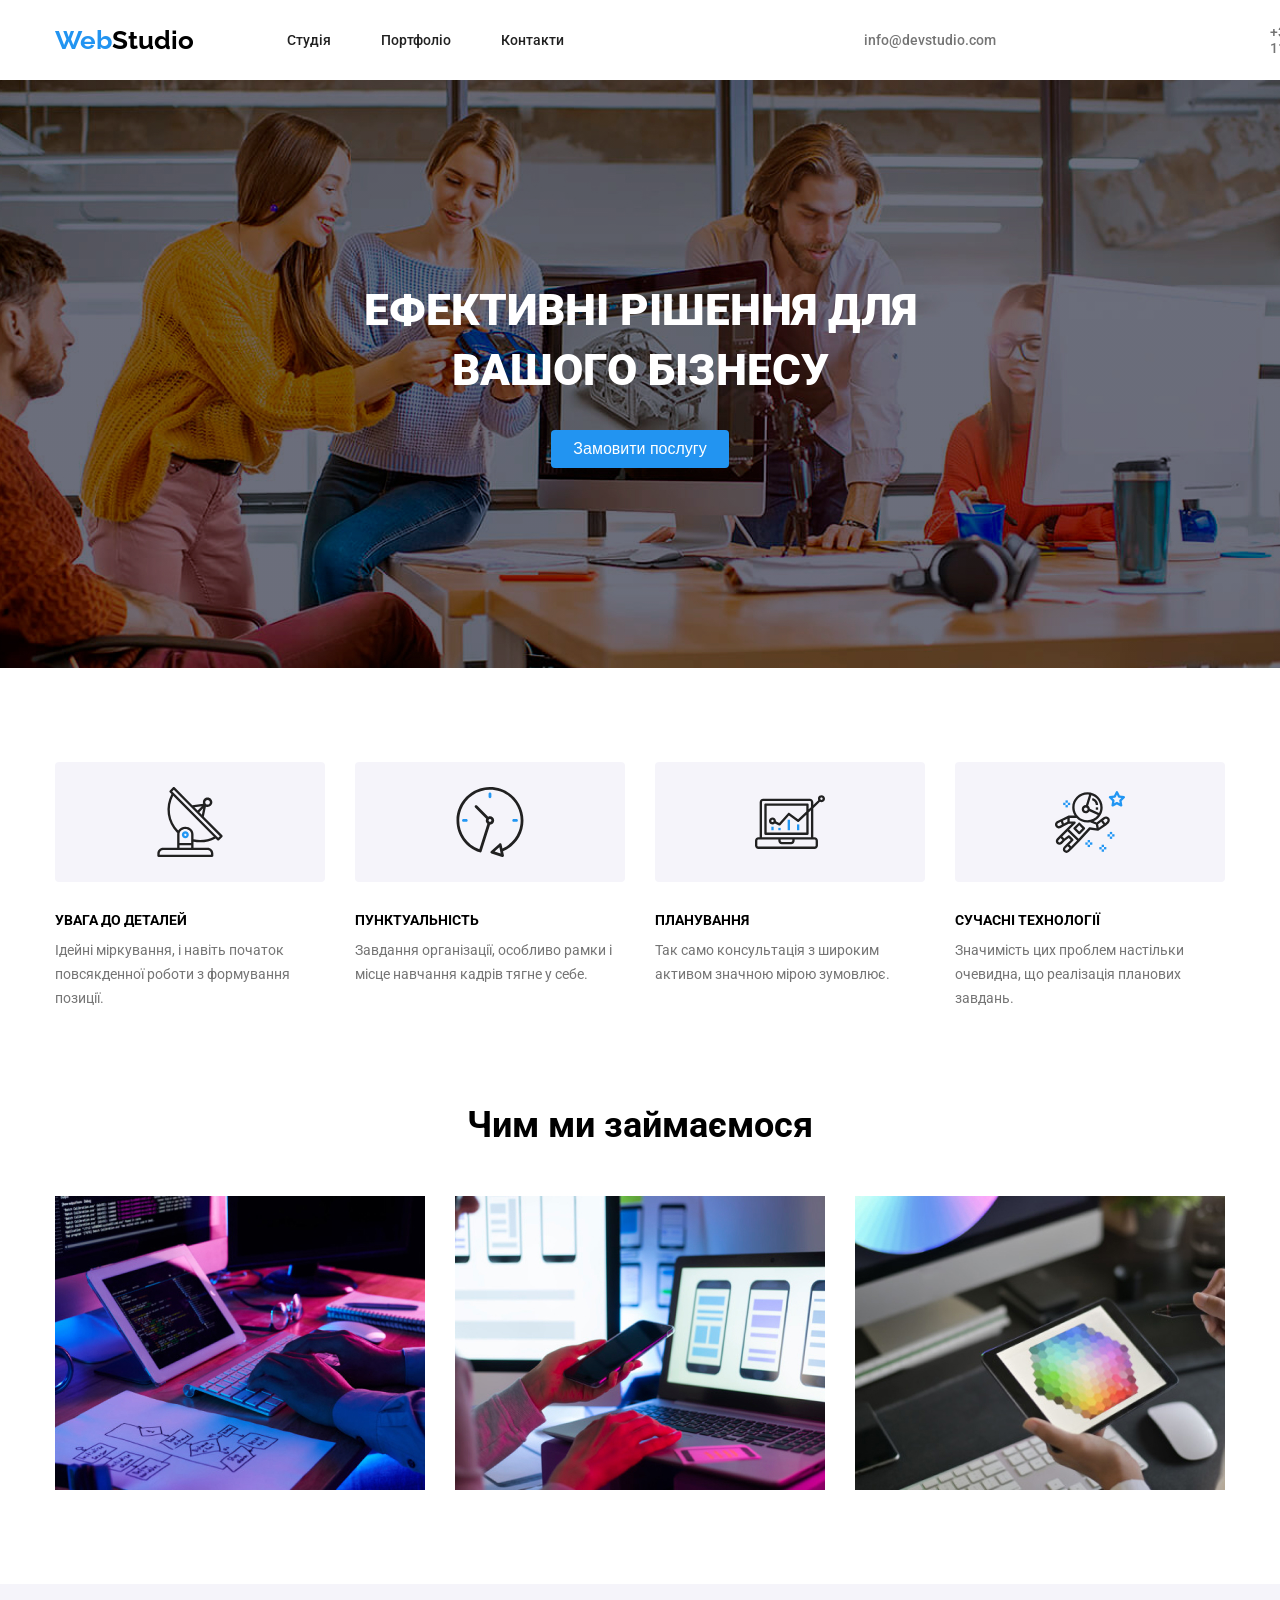
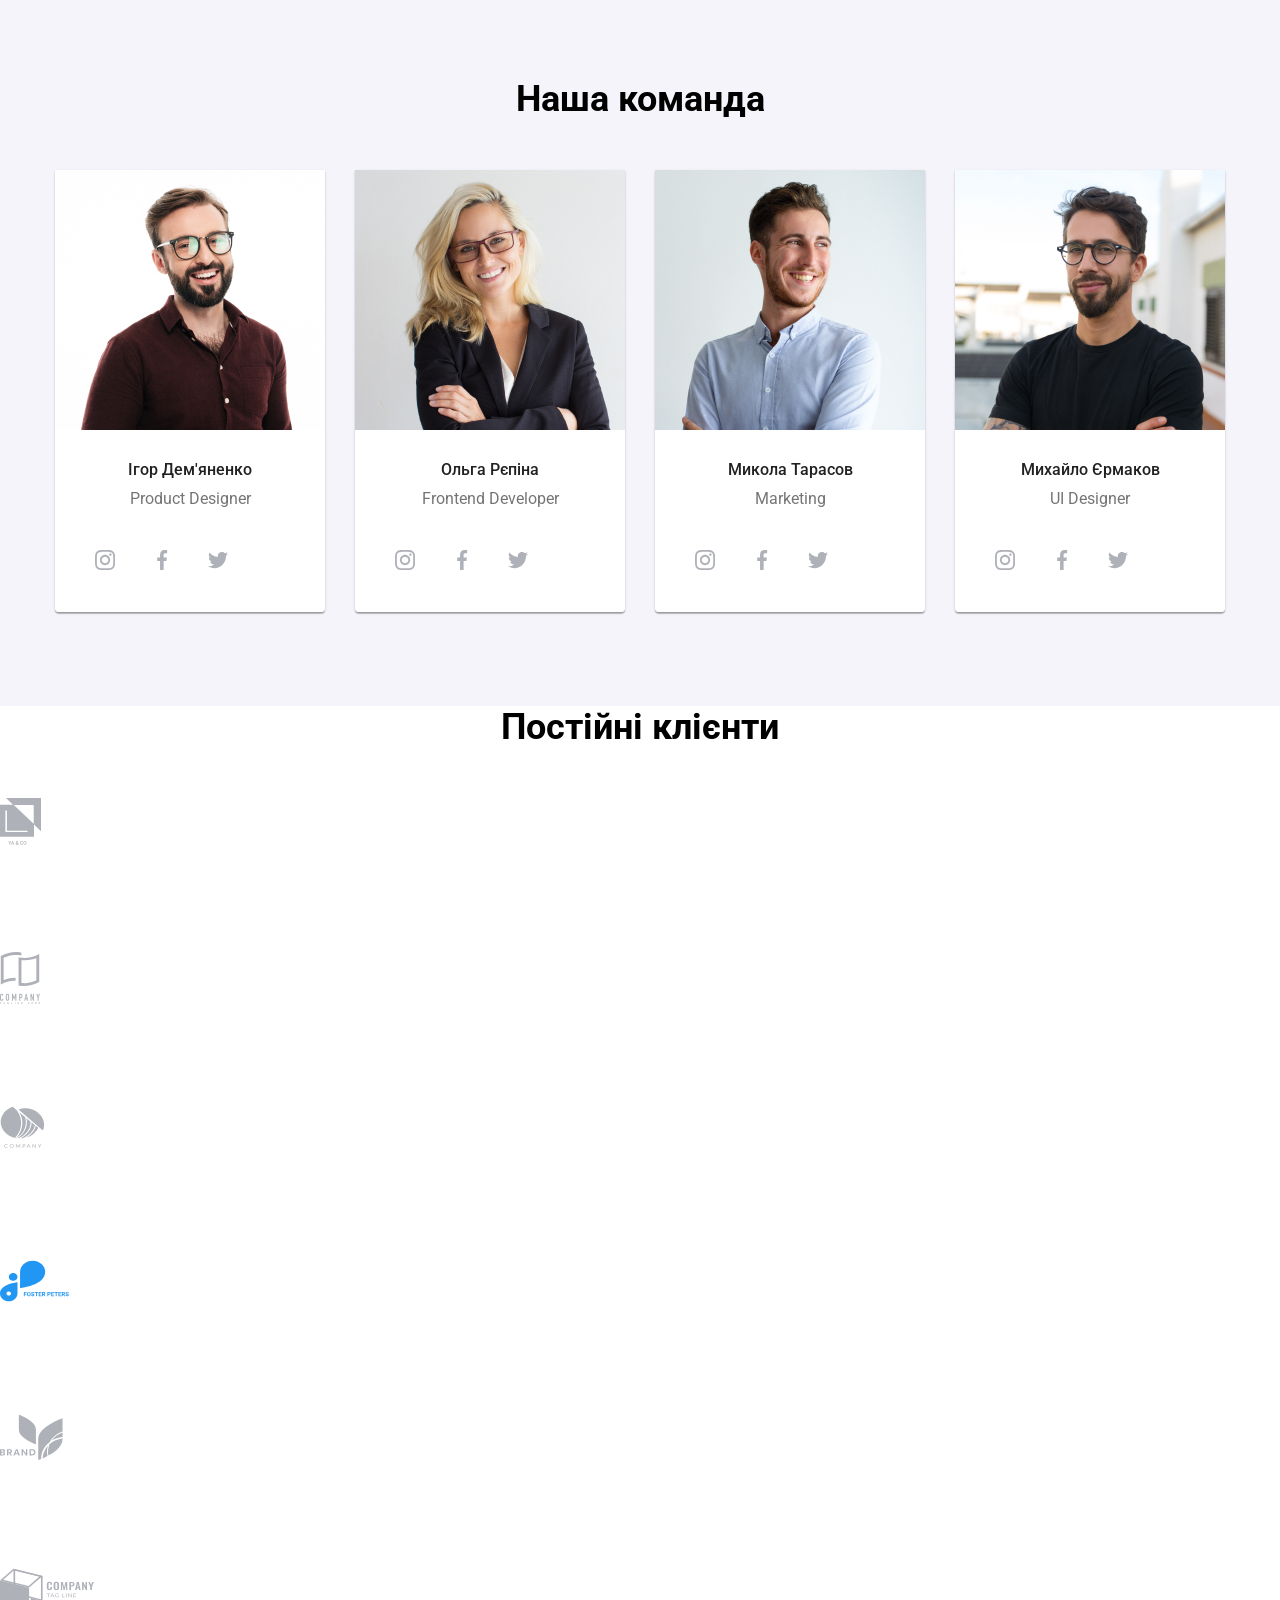
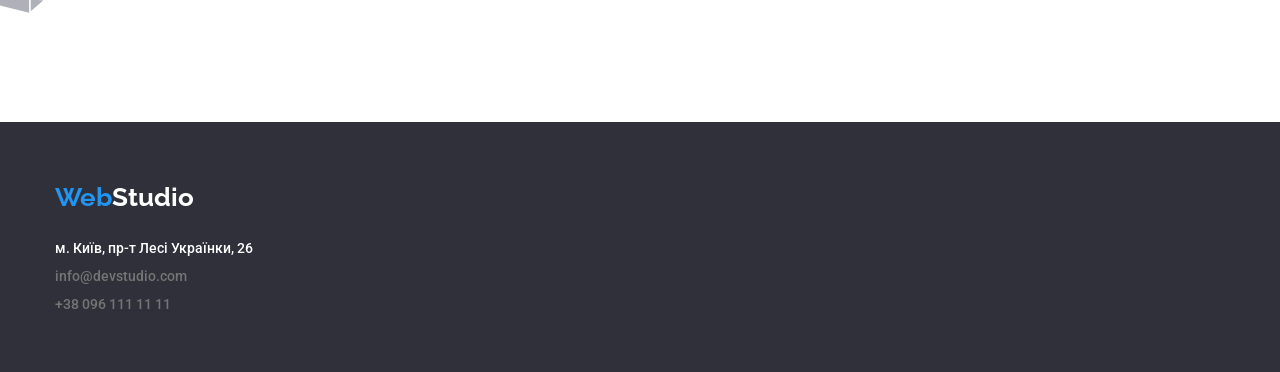
==== index.html @ 702bed73 "added features icons" ====
<!DOCTYPE html>
<html lang="en">
  <head>
    <meta charset="UTF-8" />
    <meta name="viewport" content="width=device-width, initial-scale=1.0" />
    <title>Web studio</title>
    <link rel="stylesheet" href="./css/styles.css" />
    <link rel="preconnect" href="https://fonts.googleapis.com" />
    <link rel="preconnect" href="https://fonts.gstatic.com" crossorigin />
    <link
      href="https://fonts.googleapis.com/css2?family=Raleway:ital,wght@0,100..900;1,100..900&family=Roboto:ital,wght@0,100..900;1,100..900&display=swap"
      rel="stylesheet"
    />
  </head>

  <body class="body">
    <header class="header">
      <div class="container">
        <div class="header-content">
          <a class="logo logo-header" href="./index.html">
            <span class="logo-blue">Web</span>Studio
          </a>

          <nav class="nav">
            <ul class="nav-list">
              <li class="nav-item">
                <a class="nav-link" href="./index.html"> Студія </a>
              </li>
              <li class="nav-item">
                <a class="nav-link" href="./portfolio.html"> Портфоліо </a>
              </li>
              <li class="nav-item">
                <a class="nav-link" href="#contacts"> Контакти </a>
              </li>
            </ul>
          </nav>

          <div class="contacts">
            <a class="contacts-link" href="mailto:info@devstudio.com">
              <svg class="contacst-icon">
                <use href="./images/header.svg#mail">
                </use>
              </svg>
              info@devstudio.com
            </a>
            <a class="contacts-link" href="tel:+380961111111">
              <svg class="contacst-icon">
                <use href="./images/header.svg#smartphone">
                </use>
              </svg>
              +38 096 111 11 11
            </a>
          </div>
        </div>
      </div>
    </header>

    <main class="main">
      <div class="hero-flex">
        <section class="hero">
          <h1 class="hero-title">Ефективні рішення для вашого бізнесу</h1>
          <button class="hero-button button">Замовити послугу</button>
        </section>
      </div>
      <section class="features section">
        <div class="container">
          <ul class="features-list">
            <li class="features-item feature">
              <div class="features-bg">
                <svg class="features-icon">
                  <use href="./images/sprite.svg#antenna" />
                </svg>
              </div>
              <h3 class="feature-title">УВАГА ДО ДЕТАЛЕЙ</h3>
              <p class="feature-paragraph">
                Ідейні міркування, і навіть початок повсякденної роботи з
                формування позиції.
              </p>
            </li>
            <li class="features-item feature">
              <div class="features-bg">
                <svg class="features-icon">
                  <use href="./images/sprite.svg#clock" />
                </svg>
              </div>
              <h3 class="feature-title">ПУНКТУАЛЬНІСТЬ</h3>
              <p class="feature-paragraph">
                Завдання організації, особливо рамки і місце навчання кадрів
                тягне у себе.
              </p>
            </li>
            <li class="features-item feature">
              <div class="features-bg">
                <svg class="features-icon">
                  <use href="./images/sprite.svg#diagram" />
                </svg>
              </div>
              <h3 class="feature-title">ПЛАНУВАННЯ</h3>
              <p class="feature-paragraph">
                Так само консультація з широким активом значною мірою зумовлює.
              </p>
            </li>
            <li class="features-item feature">
              <div class="features-bg">
                <svg class="features-icon">
                  <use href="./images/sprite.svg#astronaut" />
                </svg>
              </div>
              <h3 class="feature-title">СУЧАСНІ ТЕХНОЛОГІЇ</h3>
              <p class="feature-paragraph">
                Значимість цих проблем настільки очевидна, що реалізація
                планових завдань.
              </p>
            </li>
          </ul>
        </div>
      </section>

      <section class="services section">
        <div class="container">
          <h2 class="title">Чим ми займаємося</h2>

          <ul class="services-list">
            <li class="services-item service">
              <img
                class="service-photo"
                src="./images/services-1.jpg"
                alt="keyboard"
                width="370"
              />
            </li>
            <li class="services-item service">
              <img
                class="service-photo"
                src="./images/services-2.jpg"
                alt="phone"
                width="370"
              />
            </li>
            <li class="services-item service">
              <img
                class="service-photo"
                src="./images/services-3.jpg"
                alt="tablet"
                width="370"
              />
            </li>
          </ul>
        </div>
      </section>

      <section class="team section">
        <div class="container">
          <h2 class="title">Наша команда</h2>

          <ul class="team-list">
            <li class="team-item person">
              <img
                class="person-photo"
                src="./images/team-1.jpg"
                alt="man1"
                width="270"
              />
              <div class="person-info">
                <h3 class="person-name">Ігор Дем'яненко</h3>
                <p class="person-role">Product Designer</p>
              </div>
              <div class="team-icon">
                <a href="#" class="social-icon-container">
                  <svg class="social-icon">
                    <use href="./images/icons.svg#instagram" />
                  </svg>
                </a>
                <a href="#" class="social-icon-container">
                  <svg class="social-icon">
                    <use href="./images/icons.svg#facebook" />
                  </svg>
                </a>
                <a href="#" class="social-icon-container">
                  <svg class="social-icon">
                    <use href="./images/icons.svg#twitter" />
                  </svg>
                </a>
                <a href="#" class="social-icon-container">
                  <svg class="social-icon">
                    <use href="./images/icons.svg#linkedin" />
                  </svg>
                </a>
              </div>
            </li>
            <li class="team-item person">
              <img
                class="person-photo"
                src="./images/team-2.jpg"
                alt="woman"
                width="270"
              />
              <div class="person-info">
                <h3 class="person-name">Ольга Рєпіна</h3>
                <p class="person-role">Frontend Developer</p>
              </div>
              <div class="team-icon">
                <a href="#" class="social-icon-container">
                  <svg class="social-icon">
                    <use href="./images/icons.svg#instagram" />
                  </svg>
                </a>
                <a href="#" class="social-icon-container">
                  <svg class="social-icon">
                    <use href="./images/icons.svg#facebook" />
                  </svg>
                </a>
                <a href="#" class="social-icon-container">
                  <svg class="social-icon">
                    <use href="./images/icons.svg#twitter" />
                  </svg>
                </a>
                <a href="#" class="social-icon-container">
                  <svg class="social-icon">
                    <use href="./images/icons.svg#linkedin" />
                  </svg>
                </a>
              </div>
            </li>
            <li class="team-item person">
              <img
                class="person-photo"
                src="./images/team-3.jpg"
                alt="man2"
                width="270"
              />
              <div class="person-info">
                <h3 class="person-name">Микола Тарасов</h3>
                <p class="person-role">Marketing</p>
              </div>
              <div class="team-icon">
                <a href="#" class="social-icon-container">
                  <svg class="social-icon">
                    <use href="./images/icons.svg#instagram" />
                  </svg>
                </a>
                <a href="#" class="social-icon-container">
                  <svg class="social-icon">
                    <use href="./images/icons.svg#facebook" />
                  </svg>
                </a>
                <a href="#" class="social-icon-container">
                  <svg class="social-icon">
                    <use href="./images/icons.svg#twitter" />
                  </svg>
                </a>
                <a href="#" class="social-icon-container">
                  <svg class="social-icon">
                    <use href="./images/icons.svg#linkedin" />
                  </svg>
                </a>
              </div>
            </li>
            <li class="team-item person">
              <img
                class="person-photo"
                src="./images/team-4.jpg"
                alt="man3"
                width="270"
              />
              <div class="person-info">
                <h3 class="person-name">Михайло Єрмаков</h3>
                <p class="person-role">UI Designer</p>
              </div>
              <div class="team-icon">
                <a href="#" class="social-icon-container">
                  <svg class="social-icon">
                    <use href="./images/icons.svg#instagram" />
                  </svg>
                </a>
                <a href="#" class="social-icon-container">
                  <svg class="social-icon">
                    <use href="./images/icons.svg#facebook" />
                  </svg>
                </a>
                <a href="#" class="social-icon-container">
                  <svg class="social-icon">
                    <use href="./images/icons.svg#twitter" />
                  </svg>
                </a>
                <a href="#" class="social-icon-container">
                  <svg class="social-icon">
                    <use href="./images/icons.svg#linkedin">
                  </svg>
                </a>
              </div>
            </li>
          </ul>
        </div>
      </section>
    </main>

    <section class="clients-section">
      <div class="clients-container">
        <h2 class="title">Постійні клієнти</h2>
        <div class="clients-icon">
          <a href="#" class="clients-icon-container">
            <svg class="client-icons">
              <use href="./images/client.svg#client1"></use>
            </svg>
          </a>
        </div>
      </div>
      <div class="clients-icon">
        <a href="#" class="clients-icon-container">
          <svg class="client-icons">
            <use href="./images/client.svg#client2"></use>
          </svg>
        </a>
      </div>
    </div>
    <div class="clients-icon">
      <a href="#" class="clients-icon-container">
        <svg class="client-icons">
          <use href="./images/client.svg#client3"></use>
        </svg>
      </a>
    </div>
  </div>
  <div class="clients-icon">
    <a href="#" class="clients-icon-container">
      <svg class="client-icons">
        <use href="./images/client.svg#client4"></use>
      </svg>
    </a>
  </div>
</div>
<div class="clients-icon">
  <a href="#" class="clients-icon-container">
    <svg class="client-icons">
      <use href="./images/client.svg#client5"></use>
    </svg>
  </a>
</div>
</div>
<div class="clients-icon">
  <a href="#" class="clients-icon-container">
    <svg class="client-icons">
      <use href="./images/client.svg#client6"></use>
    </svg>
  </a>
</div>
</div>

    </section>
    <footer class="footer">
      <div class="container">
        <a class="logo logo-footer" href="./index.html">
          <span class="logo-blue">Web</span>Studio
        </a>

        <address class="contacts contacts-footer">
          <a
            class="contacts-link contacts-link-footer contacts-link-address"
            href="https://maps.app.goo.gl/bBohn8ExhnBK9dGDA"
            target="_blank"
          >
            м. Київ, пр-т Лесі Українки, 26
          </a>
          <a
            class="contacts-link contacts-link-footer"
            href="mailto:info@devstudio.com"
          >
            info@devstudio.com
          </a>
          <a
            class="contacts-link contacts-link-footer"
            href="tel:+380961111111"
          >
            +38 096 111 11 11
          </a>
        </address>
      </div>
    </footer>
  </body>
</html>
---- css/styles.css ----
@import './blocks/general.css';
@import './blocks/header.css';
@import './blocks/container.css';
@import './blocks/logo.css';
@import './blocks/nav.css';
@import './blocks/contacts.css';
@import './blocks/hero.css';
@import './blocks/buttons.css';
@import './blocks/features.css';
@import './blocks/services.css';
@import './blocks/team.css';
@import './blocks/projects.css';
@import './blocks/footer.css';
@import './blocks/clients.css';
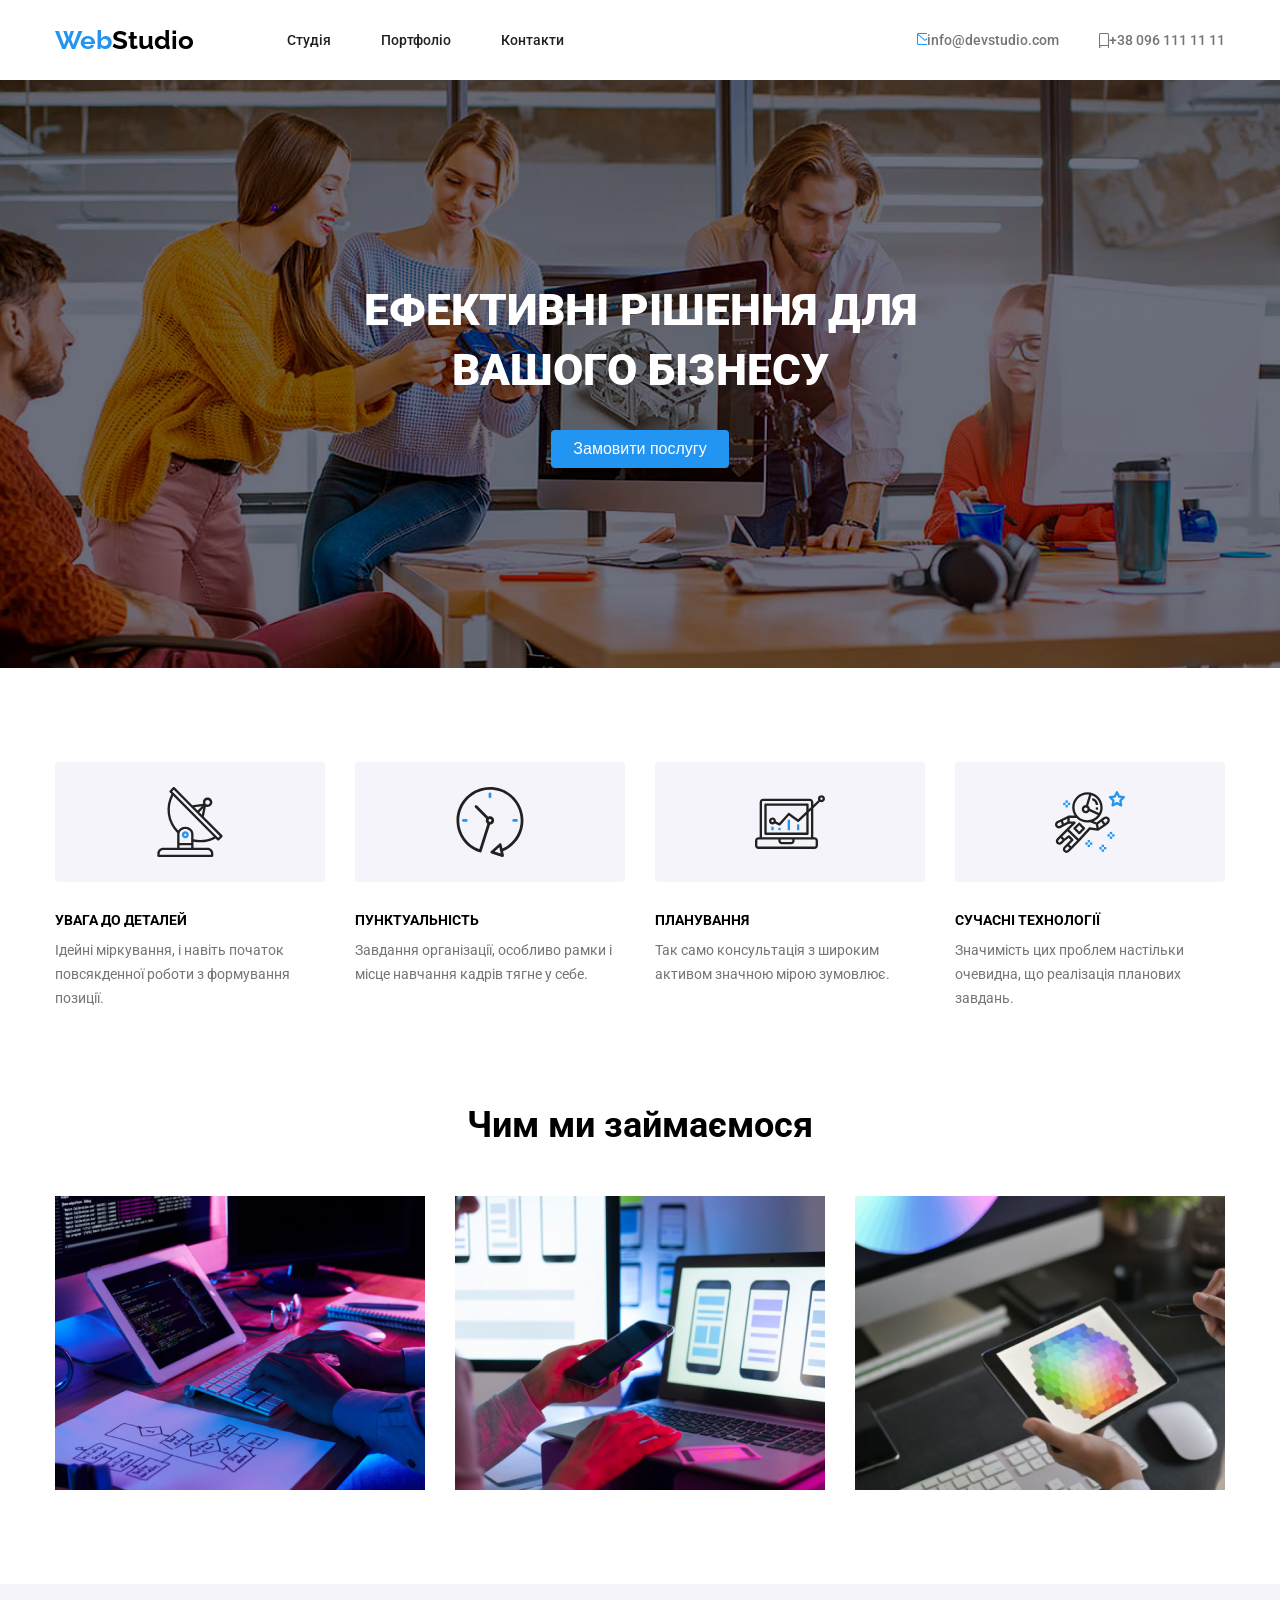
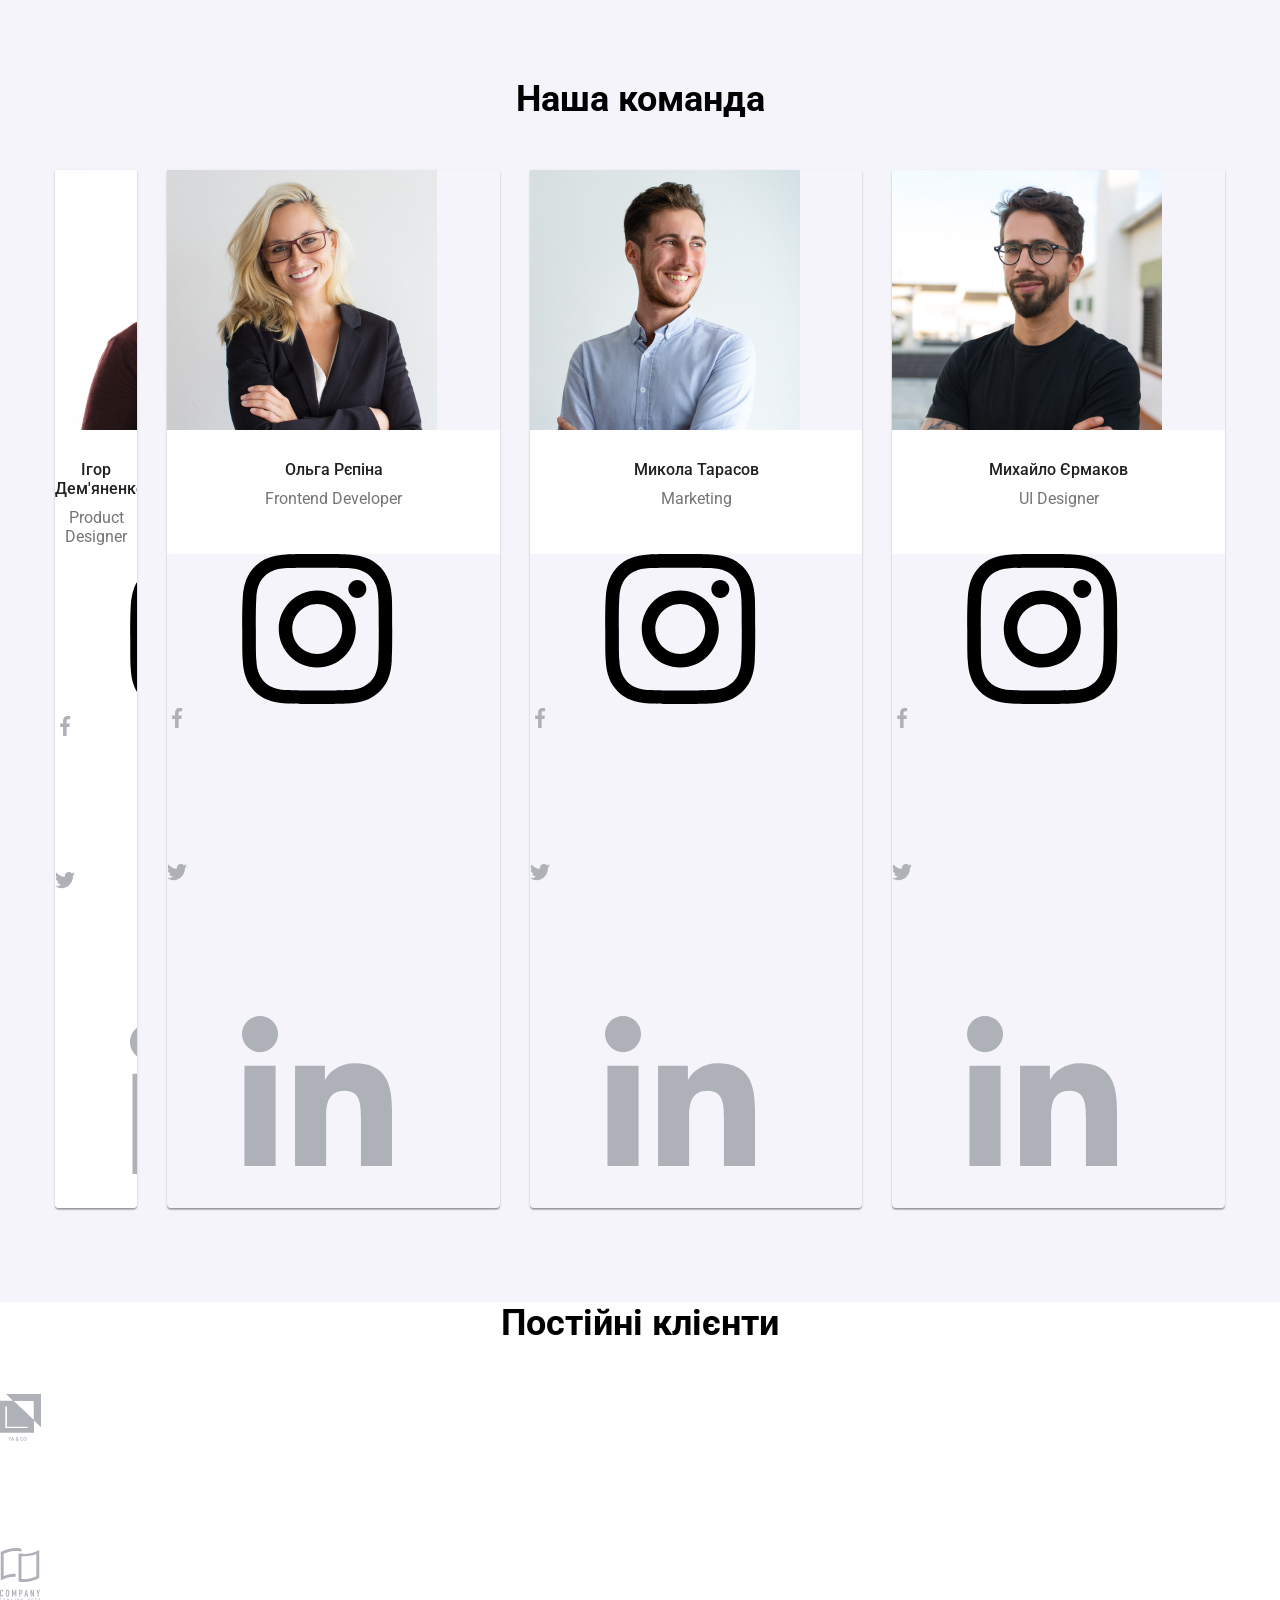
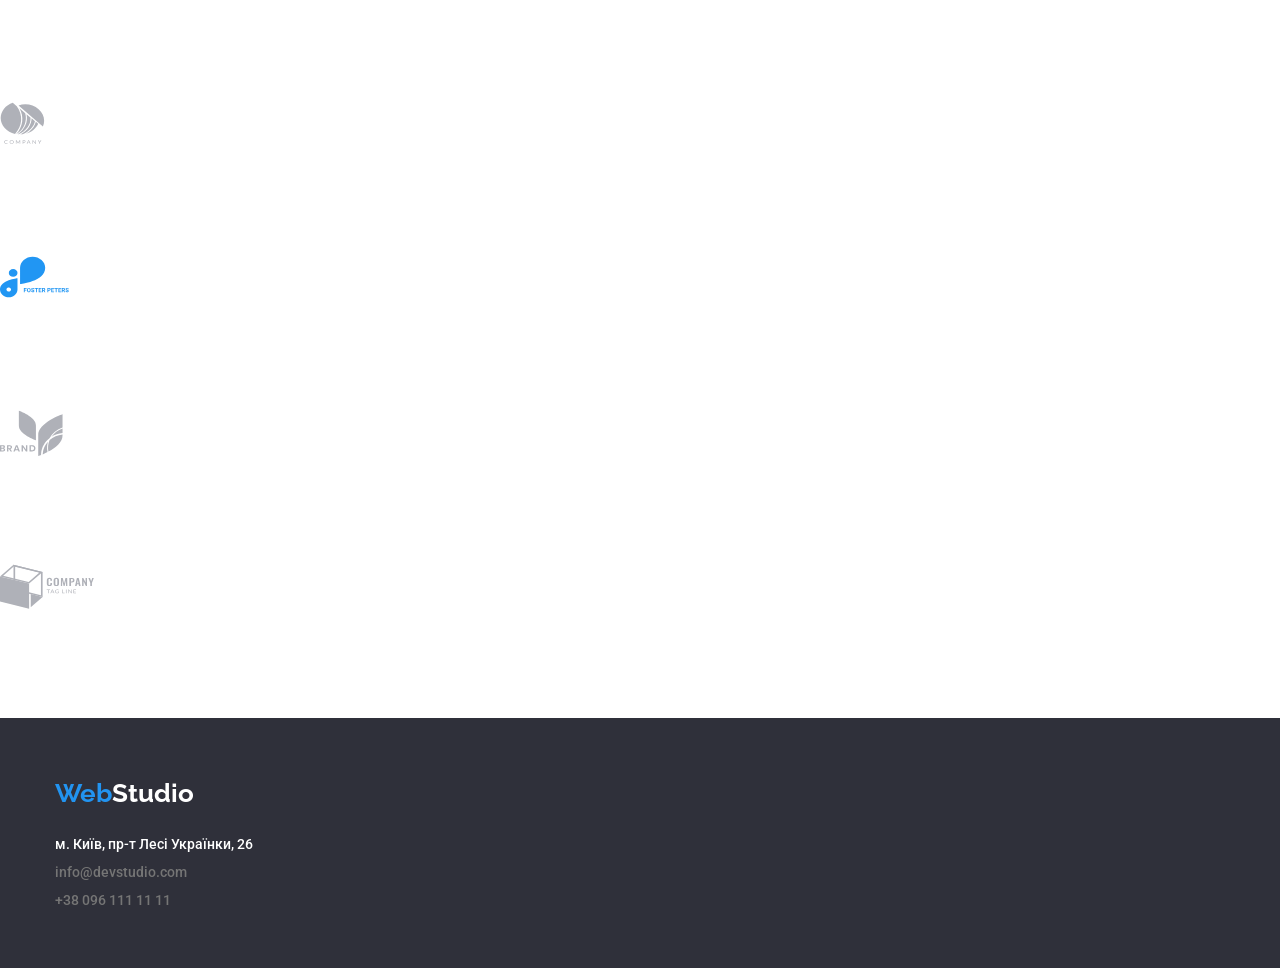
==== commit 02e01b4e: "fixed icons" ====
--- a/index.html
+++ b/index.html
@@ -37,14 +37,14 @@
 
           <div class="contacts">
             <a class="contacts-link" href="mailto:info@devstudio.com">
-              <svg class="contacst-icon">
+              <svg class="contacts-icon">
                 <use href="./images/header.svg#mail">
                 </use>
               </svg>
               info@devstudio.com
             </a>
             <a class="contacts-link" href="tel:+380961111111">
-              <svg class="contacst-icon">
+              <svg class="contacts-icon">
                 <use href="./images/header.svg#smartphone">
                 </use>
               </svg>
@@ -164,30 +164,41 @@
               <div class="person-info">
                 <h3 class="person-name">Ігор Дем'яненко</h3>
                 <p class="person-role">Product Designer</p>
-              </div>
-              <div class="team-icon">
-                <a href="#" class="social-icon-container">
-                  <svg class="social-icon">
-                    <use href="./images/icons.svg#instagram" />
-                  </svg>
-                </a>
-                <a href="#" class="social-icon-container">
-                  <svg class="social-icon">
-                    <use href="./images/icons.svg#facebook" />
-                  </svg>
-                </a>
-                <a href="#" class="social-icon-container">
-                  <svg class="social-icon">
-                    <use href="./images/icons.svg#twitter" />
-                  </svg>
-                </a>
-                <a href="#" class="social-icon-container">
-                  <svg class="social-icon">
-                    <use href="./images/icons.svg#linkedin" />
-                  </svg>
-                </a>
-              </div>
-            </li>
+                <div class="social team-social">
+                  <ul class="social-list">
+                    <li class="social-item">
+                      <a href="" class="social-link">
+                        <svg class="social-icon">
+                          <use href="./images/icons.svg#instagram" />
+                        </svg>
+                      </a>
+                    </li>
+                    <li class="social-item">
+                      <a href="" class="social-link">
+                        <svg class="social-icon">
+                          <use href="./images/icons.svg#facebook" />
+                        </svg>
+                      </a>
+                    </li>
+                    <li class="social-item">
+                      <a href="" class="social-link">
+                        <svg class="social-icon">
+                          <use href="./images/icons.svg#twitter" />
+                        </svg>
+                      </a>
+                    </li>
+                    <li class="social-item">
+                      <a href="" class="social-link">
+                        <svg class="social-icon">
+                          <use href="./images/icons.svg#linkedin" />
+                        </svg>
+                      </a>
+                    </li>
+                  </ul>
+                </div>       
+              </div>
+            </li>
+
             <li class="team-item person">
               <img
                 class="person-photo"
--- a/css/styles.css
+++ b/css/styles.css
@@ -7,6 +7,7 @@
 @import './blocks/hero.css';
 @import './blocks/buttons.css';
 @import './blocks/features.css';
+@import './blocks/social.css';
 @import './blocks/services.css';
 @import './blocks/team.css';
 @import './blocks/projects.css';
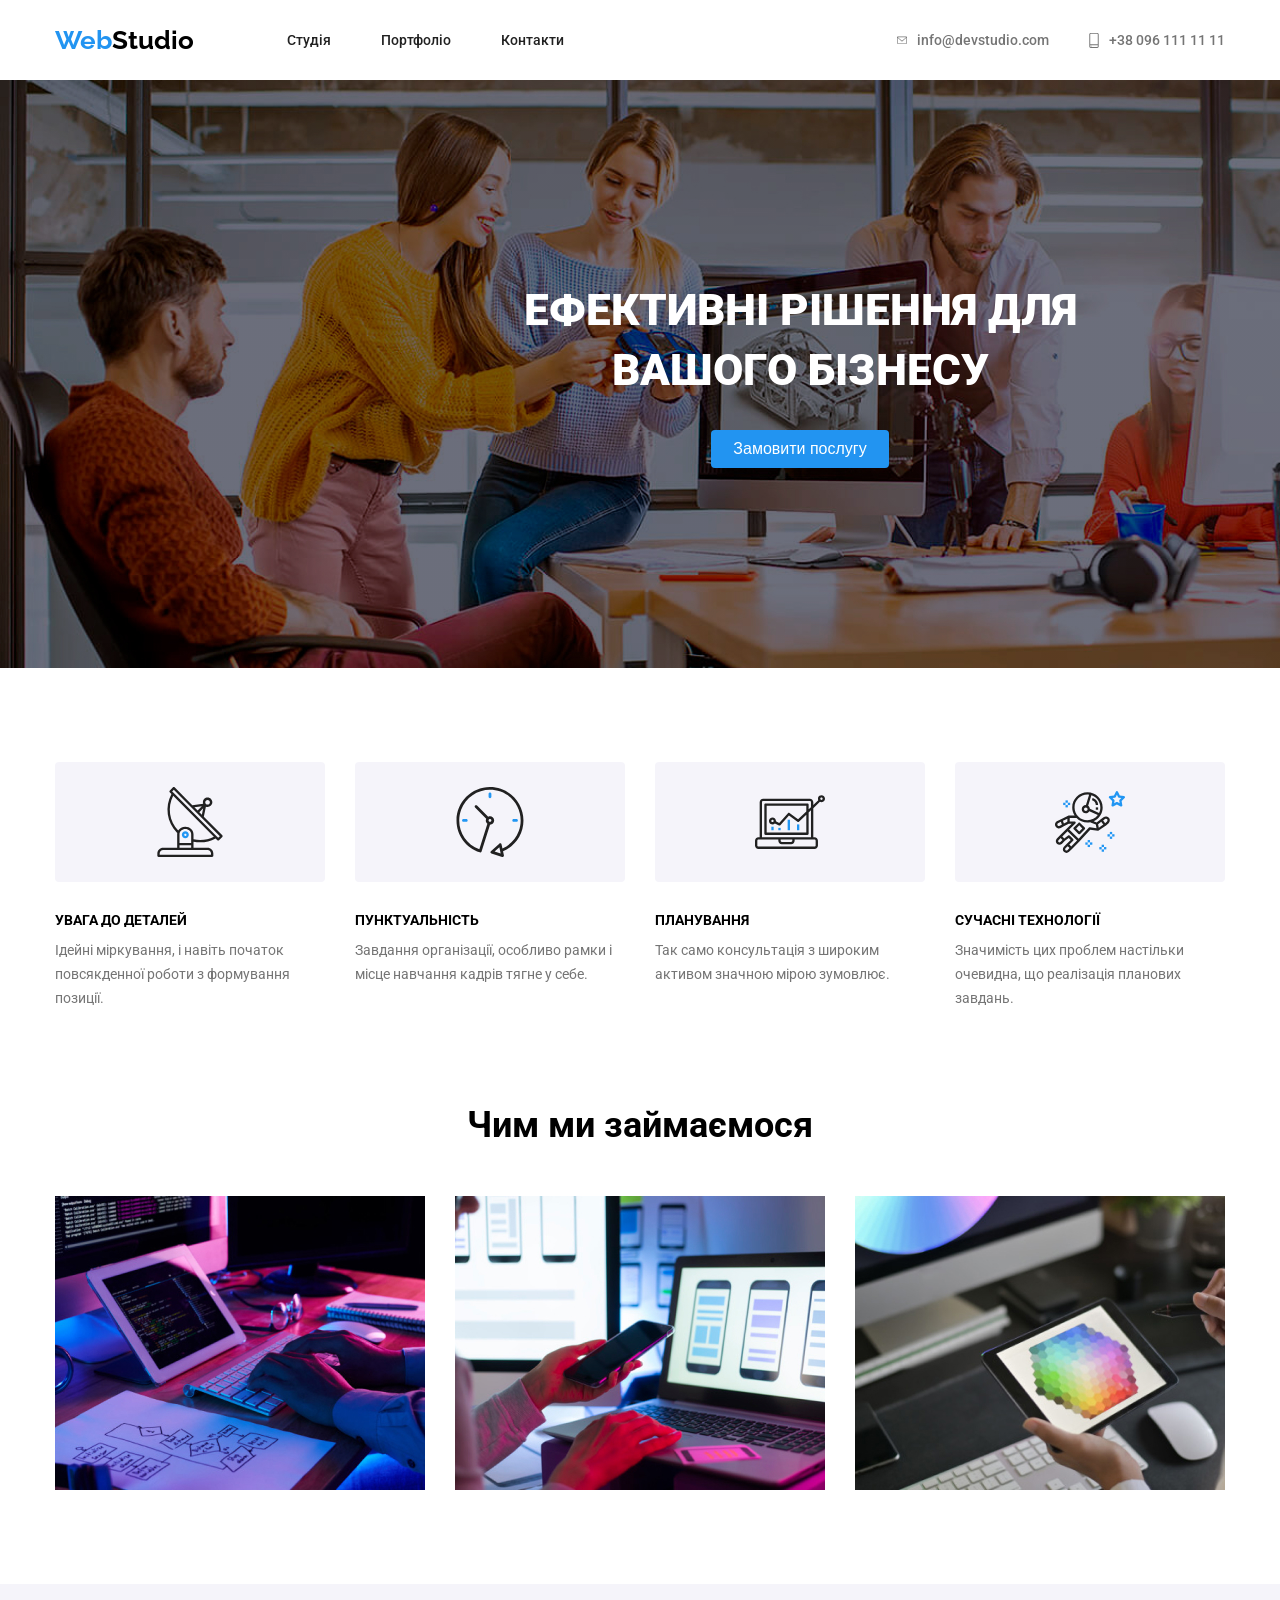
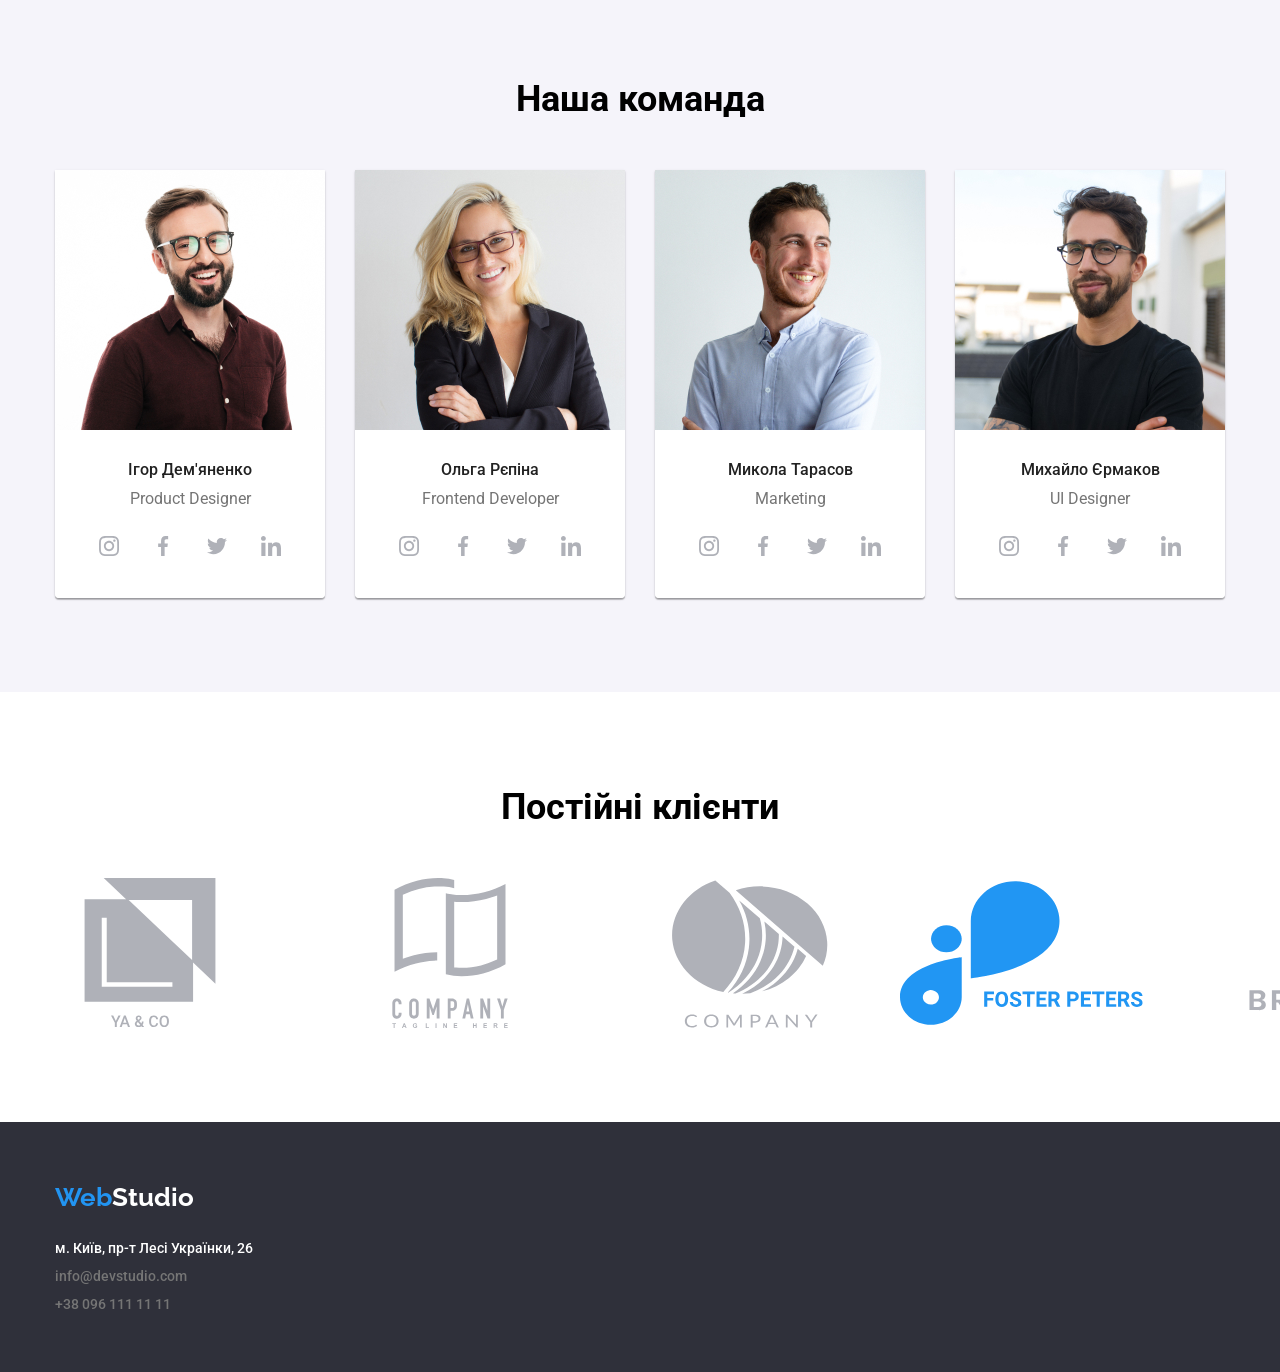
==== commit 4c6c4850: "Fixed svg on contacts, team section" ====
--- a/index.html
+++ b/index.html
@@ -24,13 +24,13 @@
           <nav class="nav">
             <ul class="nav-list">
               <li class="nav-item">
-                <a class="nav-link" href="./index.html"> Студія </a>
+                <a class="nav-link" href="./index.html">Студія</a>
               </li>
               <li class="nav-item">
-                <a class="nav-link" href="./portfolio.html"> Портфоліо </a>
+                <a class="nav-link" href="./portfolio.html">Портфоліо</a>
               </li>
               <li class="nav-item">
-                <a class="nav-link" href="#contacts"> Контакти </a>
+                <a class="nav-link" href="#contacts">Контакти</a>
               </li>
             </ul>
           </nav>
@@ -38,14 +38,14 @@
           <div class="contacts">
             <a class="contacts-link" href="mailto:info@devstudio.com">
               <svg class="contacts-icon">
-                <use href="./images/header.svg#mail">
+                <use href="./images/sprite.svg#mail">
                 </use>
               </svg>
               info@devstudio.com
             </a>
             <a class="contacts-link" href="tel:+380961111111">
               <svg class="contacts-icon">
-                <use href="./images/header.svg#smartphone">
+                <use href="./images/sprite.svg#smartphone">
                 </use>
               </svg>
               +38 096 111 11 11
@@ -169,28 +169,28 @@
                     <li class="social-item">
                       <a href="" class="social-link">
                         <svg class="social-icon">
-                          <use href="./images/icons.svg#instagram" />
-                        </svg>
-                      </a>
-                    </li>
-                    <li class="social-item">
-                      <a href="" class="social-link">
-                        <svg class="social-icon">
-                          <use href="./images/icons.svg#facebook" />
-                        </svg>
-                      </a>
-                    </li>
-                    <li class="social-item">
-                      <a href="" class="social-link">
-                        <svg class="social-icon">
-                          <use href="./images/icons.svg#twitter" />
-                        </svg>
-                      </a>
-                    </li>
-                    <li class="social-item">
-                      <a href="" class="social-link">
-                        <svg class="social-icon">
-                          <use href="./images/icons.svg#linkedin" />
+                          <use href="./images/sprite.svg#instagram" />
+                        </svg>
+                      </a>
+                    </li>
+                    <li class="social-item">
+                      <a href="" class="social-link">
+                        <svg class="social-icon">
+                          <use href="./images/sprite.svg#facebook" />
+                        </svg>
+                      </a>
+                    </li>
+                    <li class="social-item">
+                      <a href="" class="social-link">
+                        <svg class="social-icon">
+                          <use href="./images/sprite.svg#twitter" />
+                        </svg>
+                      </a>
+                    </li>
+                    <li class="social-item">
+                      <a href="" class="social-link">
+                        <svg class="social-icon">
+                          <use href="./images/sprite.svg#linkedin" />
                         </svg>
                       </a>
                     </li>
@@ -209,29 +209,40 @@
               <div class="person-info">
                 <h3 class="person-name">Ольга Рєпіна</h3>
                 <p class="person-role">Frontend Developer</p>
-              </div>
-              <div class="team-icon">
-                <a href="#" class="social-icon-container">
-                  <svg class="social-icon">
-                    <use href="./images/icons.svg#instagram" />
-                  </svg>
-                </a>
-                <a href="#" class="social-icon-container">
-                  <svg class="social-icon">
-                    <use href="./images/icons.svg#facebook" />
-                  </svg>
-                </a>
-                <a href="#" class="social-icon-container">
-                  <svg class="social-icon">
-                    <use href="./images/icons.svg#twitter" />
-                  </svg>
-                </a>
-                <a href="#" class="social-icon-container">
-                  <svg class="social-icon">
-                    <use href="./images/icons.svg#linkedin" />
-                  </svg>
-                </a>
-              </div>
+                <div class="social team-social">
+                  <ul class="social-list">
+                    <li class="social-item">
+                      <a href="" class="social-link">
+                        <svg class="social-icon">
+                          <use href="./images/sprite.svg#instagram" />
+                        </svg>
+                      </a>
+                    </li>
+                    <li class="social-item">
+                      <a href="" class="social-link">
+                        <svg class="social-icon">
+                          <use href="./images/sprite.svg#facebook" />
+                        </svg>
+                      </a>
+                    </li>
+                    <li class="social-item">
+                      <a href="" class="social-link">
+                        <svg class="social-icon">
+                          <use href="./images/sprite.svg#twitter" />
+                        </svg>
+                      </a>
+                    </li>
+                    <li class="social-item">
+                      <a href="" class="social-link">
+                        <svg class="social-icon">
+                          <use href="./images/sprite.svg#linkedin" />
+                        </svg>
+                      </a>
+                    </li>
+                  </ul>
+                </div>       
+              </div>
+              
             </li>
             <li class="team-item person">
               <img
@@ -243,29 +254,40 @@
               <div class="person-info">
                 <h3 class="person-name">Микола Тарасов</h3>
                 <p class="person-role">Marketing</p>
-              </div>
-              <div class="team-icon">
-                <a href="#" class="social-icon-container">
-                  <svg class="social-icon">
-                    <use href="./images/icons.svg#instagram" />
-                  </svg>
-                </a>
-                <a href="#" class="social-icon-container">
-                  <svg class="social-icon">
-                    <use href="./images/icons.svg#facebook" />
-                  </svg>
-                </a>
-                <a href="#" class="social-icon-container">
-                  <svg class="social-icon">
-                    <use href="./images/icons.svg#twitter" />
-                  </svg>
-                </a>
-                <a href="#" class="social-icon-container">
-                  <svg class="social-icon">
-                    <use href="./images/icons.svg#linkedin" />
-                  </svg>
-                </a>
-              </div>
+                <div class="social team-social">
+                  <ul class="social-list">
+                    <li class="social-item">
+                      <a href="" class="social-link">
+                        <svg class="social-icon">
+                          <use href="./images/sprite.svg#instagram" />
+                        </svg>
+                      </a>
+                    </li>
+                    <li class="social-item">
+                      <a href="" class="social-link">
+                        <svg class="social-icon">
+                          <use href="./images/sprite.svg#facebook" />
+                        </svg>
+                      </a>
+                    </li>
+                    <li class="social-item">
+                      <a href="" class="social-link">
+                        <svg class="social-icon">
+                          <use href="./images/sprite.svg#twitter" />
+                        </svg>
+                      </a>
+                    </li>
+                    <li class="social-item">
+                      <a href="" class="social-link">
+                        <svg class="social-icon">
+                          <use href="./images/sprite.svg#linkedin" />
+                        </svg>
+                      </a>
+                    </li>
+                  </ul>
+                </div>       
+              </div>
+              
             </li>
             <li class="team-item person">
               <img
@@ -277,29 +299,40 @@
               <div class="person-info">
                 <h3 class="person-name">Михайло Єрмаков</h3>
                 <p class="person-role">UI Designer</p>
-              </div>
-              <div class="team-icon">
-                <a href="#" class="social-icon-container">
-                  <svg class="social-icon">
-                    <use href="./images/icons.svg#instagram" />
-                  </svg>
-                </a>
-                <a href="#" class="social-icon-container">
-                  <svg class="social-icon">
-                    <use href="./images/icons.svg#facebook" />
-                  </svg>
-                </a>
-                <a href="#" class="social-icon-container">
-                  <svg class="social-icon">
-                    <use href="./images/icons.svg#twitter" />
-                  </svg>
-                </a>
-                <a href="#" class="social-icon-container">
-                  <svg class="social-icon">
-                    <use href="./images/icons.svg#linkedin">
-                  </svg>
-                </a>
-              </div>
+                <div class="social team-social">
+                  <ul class="social-list">
+                    <li class="social-item">
+                      <a href="" class="social-link">
+                        <svg class="social-icon">
+                          <use href="./images/sprite.svg#instagram" />
+                        </svg>
+                      </a>
+                    </li>
+                    <li class="social-item">
+                      <a href="" class="social-link">
+                        <svg class="social-icon">
+                          <use href="./images/sprite.svg#facebook" />
+                        </svg>
+                      </a>
+                    </li>
+                    <li class="social-item">
+                      <a href="" class="social-link">
+                        <svg class="social-icon">
+                          <use href="./images/sprite.svg#twitter" />
+                        </svg>
+                      </a>
+                    </li>
+                    <li class="social-item">
+                      <a href="" class="social-link">
+                        <svg class="social-icon">
+                          <use href="./images/sprite.svg#linkedin" />
+                        </svg>
+                      </a>
+                    </li>
+                  </ul>
+                </div>       
+              </div>
+              
             </li>
           </ul>
         </div>
@@ -307,57 +340,48 @@
     </main>
 
     <section class="clients-section">
-      <div class="clients-container">
+      
         <h2 class="title">Постійні клієнти</h2>
-        <div class="clients-icon">
-          <a href="#" class="clients-icon-container">
-            <svg class="client-icons">
-              <use href="./images/client.svg#client1"></use>
-            </svg>
-          </a>
-        </div>
-      </div>
-      <div class="clients-icon">
-        <a href="#" class="clients-icon-container">
-          <svg class="client-icons">
-            <use href="./images/client.svg#client2"></use>
-          </svg>
-        </a>
-      </div>
-    </div>
-    <div class="clients-icon">
-      <a href="#" class="clients-icon-container">
-        <svg class="client-icons">
-          <use href="./images/client.svg#client3"></use>
-        </svg>
-      </a>
-    </div>
-  </div>
-  <div class="clients-icon">
-    <a href="#" class="clients-icon-container">
-      <svg class="client-icons">
-        <use href="./images/client.svg#client4"></use>
-      </svg>
-    </a>
-  </div>
-</div>
-<div class="clients-icon">
-  <a href="#" class="clients-icon-container">
-    <svg class="client-icons">
-      <use href="./images/client.svg#client5"></use>
-    </svg>
-  </a>
-</div>
-</div>
-<div class="clients-icon">
-  <a href="#" class="clients-icon-container">
-    <svg class="client-icons">
-      <use href="./images/client.svg#client6"></use>
-    </svg>
-  </a>
-</div>
-</div>
-
+        <ul class="clients-list">
+          <li class="clients-item">
+            <a href="#" class="clients-link">
+              <svg class="clients-icons">
+                <use href="./images/sprite.svg#client1"></use>
+              </svg> 
+            </a>
+          </li>
+          <li class="clients-item">
+            <a href="#" class="clients-link">
+              <svg class="clients-icons">
+                <use href="./images/sprite.svg#client2"></use>
+              </svg> 
+            </a>
+          </li><li class="clients-item">
+            <a href="#" class="clients-link">
+              <svg class="clients-icons">
+                <use href="./images/sprite.svg#client3"></use>
+              </svg> 
+            </a>
+          </li><li class="clients-item">
+            <a href="#" class="clients-link">
+              <svg class="clients-icons">
+                <use href="./images/sprite.svg#client4"></use>
+              </svg> 
+            </a>
+          </li><li class="clients-item">
+            <a href="#" class="clients-link">
+              <svg class="clients-icons">
+                <use href="./images/sprite.svg#client5"></use>
+              </svg> 
+            </a>
+          </li><li class="clients-item">
+            <a href="#" class="clients-link">
+              <svg class="clients-icons">
+                <use href="./images/sprite.svg#client6"></use>
+              </svg> 
+            </a>
+          </li>
+        </ul>
     </section>
     <footer class="footer">
       <div class="container">
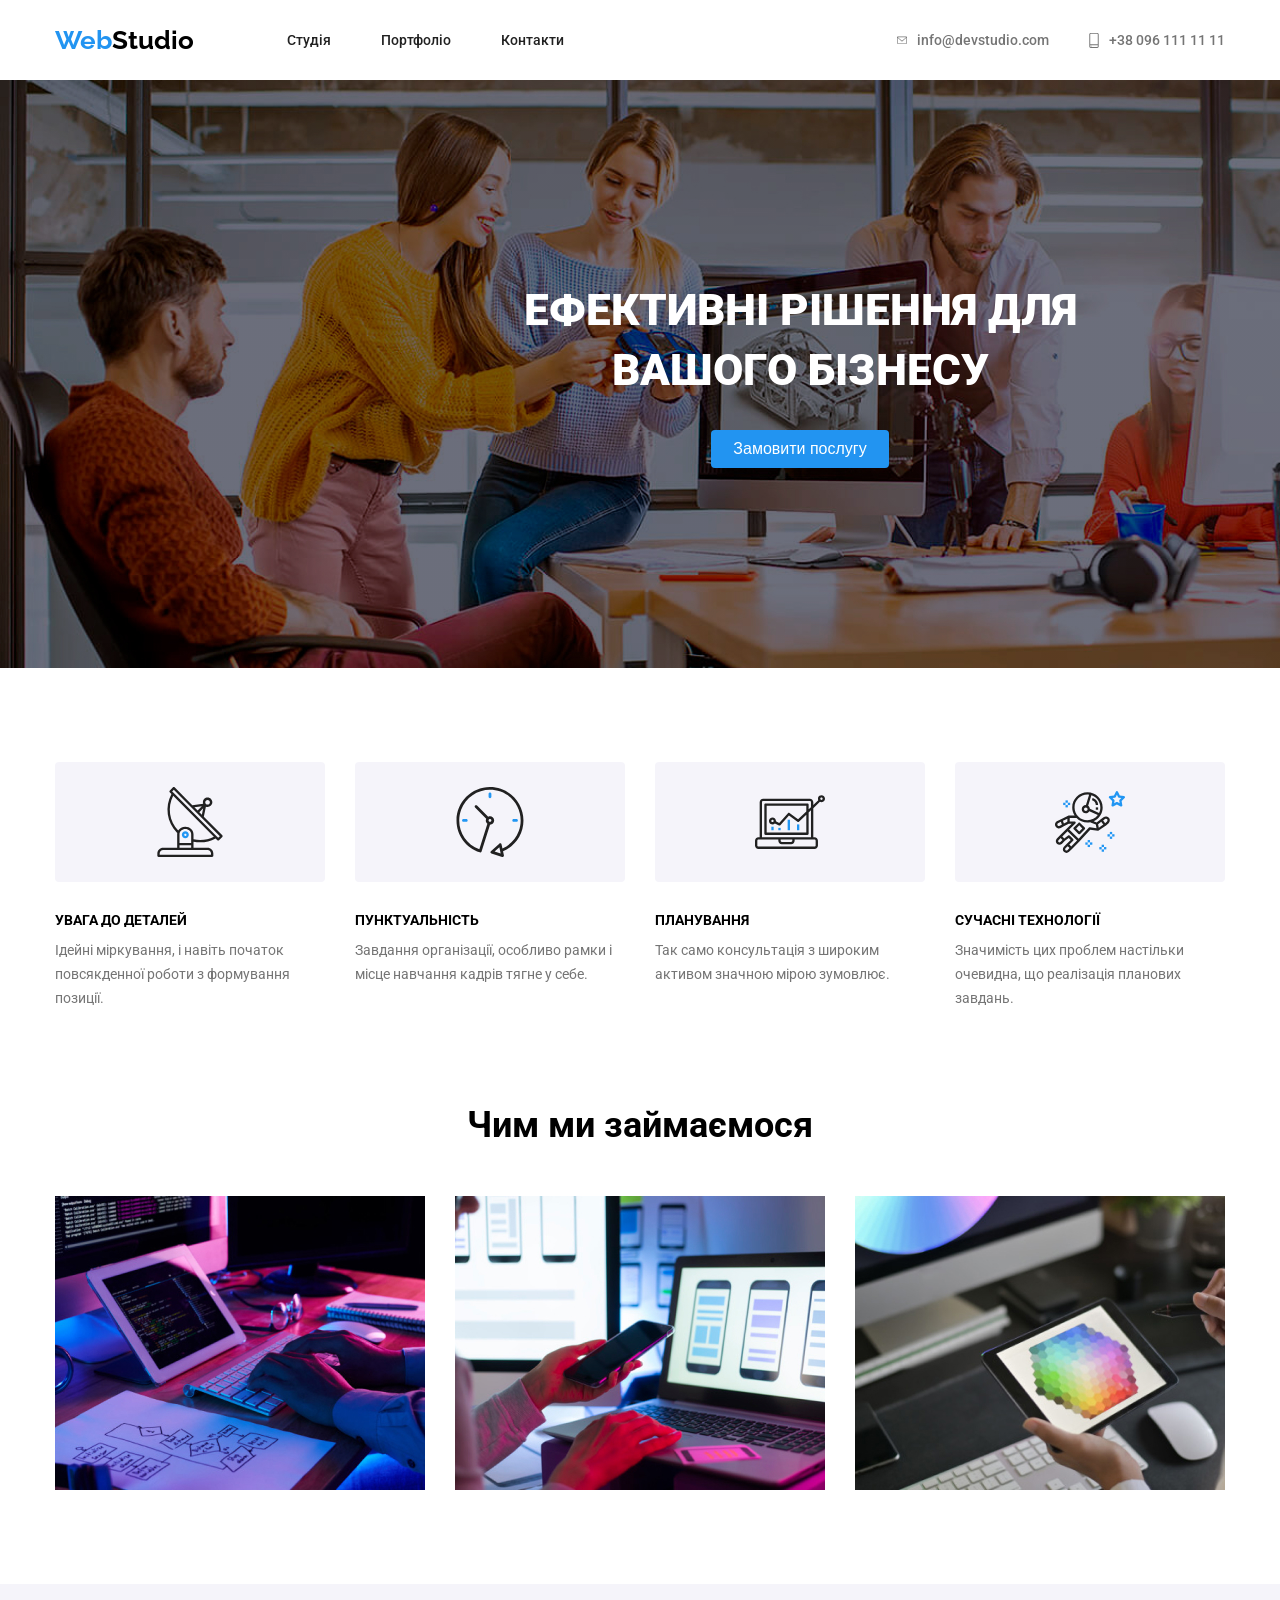
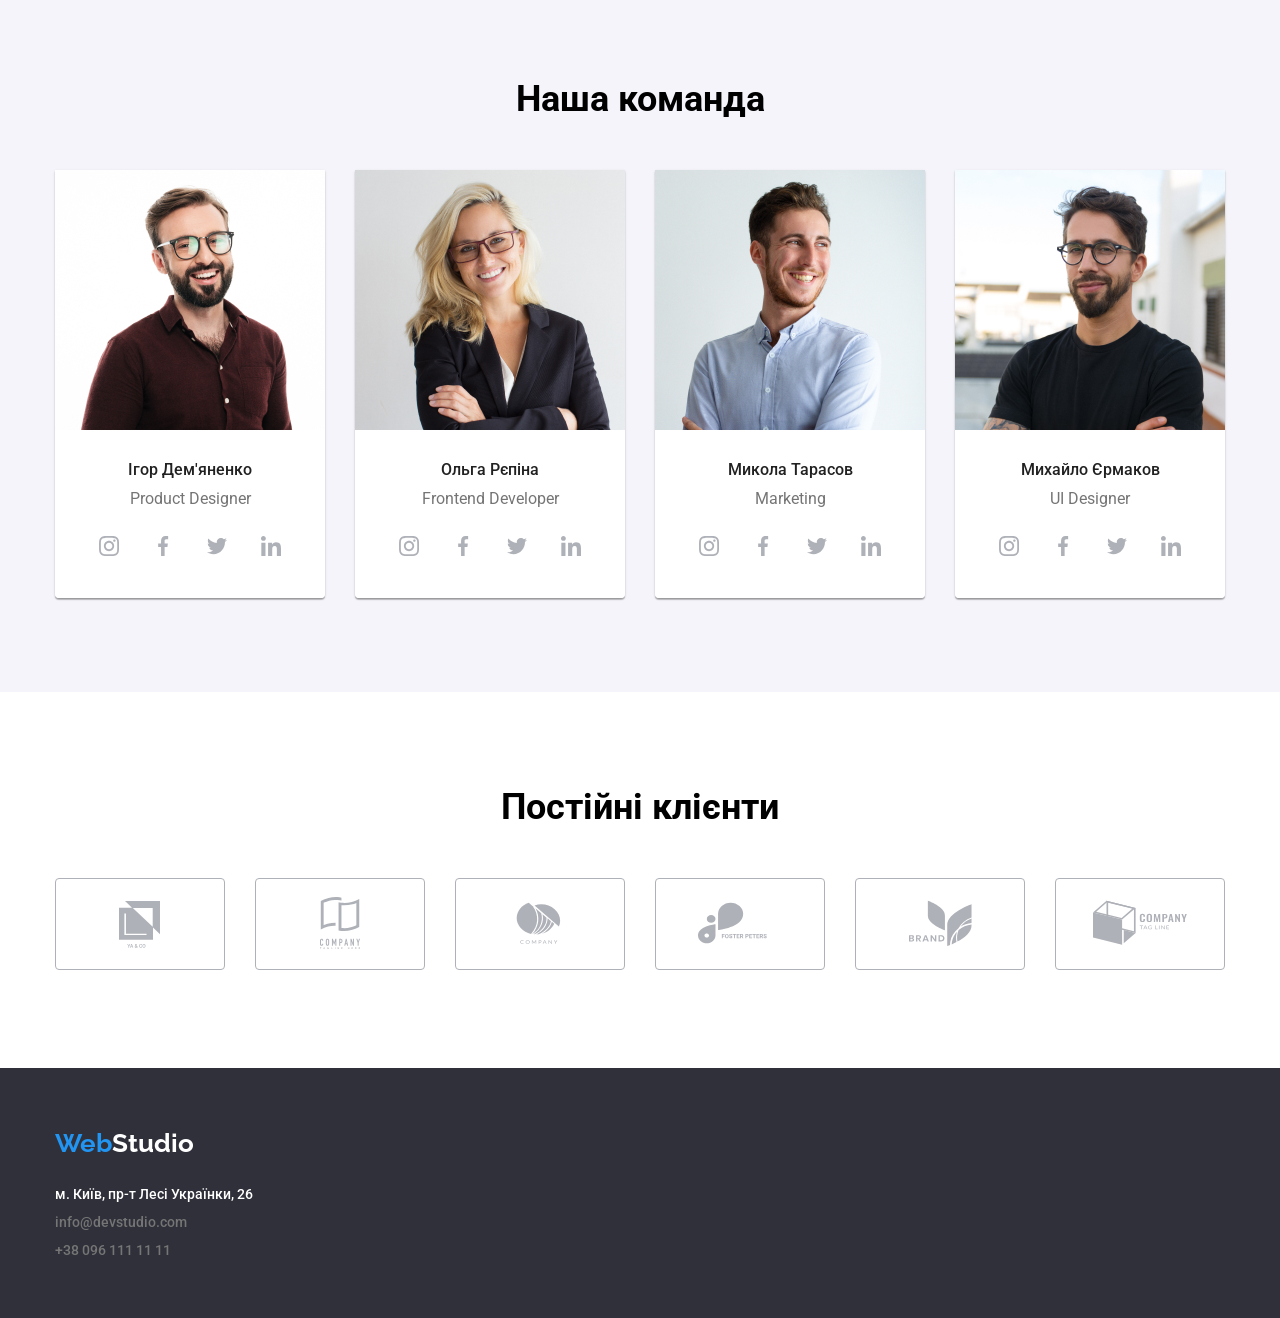
==== commit d1cf1c3c: "fixing clients section" ====
--- a/index.html
+++ b/index.html
@@ -38,15 +38,13 @@
           <div class="contacts">
             <a class="contacts-link" href="mailto:info@devstudio.com">
               <svg class="contacts-icon">
-                <use href="./images/sprite.svg#mail">
-                </use>
+                <use href="./images/sprite.svg#mail"></use>
               </svg>
               info@devstudio.com
             </a>
             <a class="contacts-link" href="tel:+380961111111">
               <svg class="contacts-icon">
-                <use href="./images/sprite.svg#smartphone">
-                </use>
+                <use href="./images/sprite.svg#smartphone"></use>
               </svg>
               +38 096 111 11 11
             </a>
@@ -195,7 +193,7 @@
                       </a>
                     </li>
                   </ul>
-                </div>       
+                </div>
               </div>
             </li>
 
@@ -240,9 +238,8 @@
                       </a>
                     </li>
                   </ul>
-                </div>       
-              </div>
-              
+                </div>
+              </div>
             </li>
             <li class="team-item person">
               <img
@@ -285,9 +282,8 @@
                       </a>
                     </li>
                   </ul>
-                </div>       
-              </div>
-              
+                </div>
+              </div>
             </li>
             <li class="team-item person">
               <img
@@ -330,58 +326,62 @@
                       </a>
                     </li>
                   </ul>
-                </div>       
-              </div>
-              
+                </div>
+              </div>
             </li>
           </ul>
         </div>
       </section>
     </main>
 
-    <section class="clients-section">
-      
-        <h2 class="title">Постійні клієнти</h2>
-        <ul class="clients-list">
-          <li class="clients-item">
-            <a href="#" class="clients-link">
-              <svg class="clients-icons">
-                <use href="./images/sprite.svg#client1"></use>
-              </svg> 
-            </a>
-          </li>
-          <li class="clients-item">
-            <a href="#" class="clients-link">
-              <svg class="clients-icons">
-                <use href="./images/sprite.svg#client2"></use>
-              </svg> 
-            </a>
-          </li><li class="clients-item">
-            <a href="#" class="clients-link">
-              <svg class="clients-icons">
-                <use href="./images/sprite.svg#client3"></use>
-              </svg> 
-            </a>
-          </li><li class="clients-item">
-            <a href="#" class="clients-link">
-              <svg class="clients-icons">
-                <use href="./images/sprite.svg#client4"></use>
-              </svg> 
-            </a>
-          </li><li class="clients-item">
-            <a href="#" class="clients-link">
-              <svg class="clients-icons">
-                <use href="./images/sprite.svg#client5"></use>
-              </svg> 
-            </a>
-          </li><li class="clients-item">
-            <a href="#" class="clients-link">
-              <svg class="clients-icons">
-                <use href="./images/sprite.svg#client6"></use>
-              </svg> 
-            </a>
-          </li>
-        </ul>
+    <section class="clients">
+      <div class="clients-container">
+      <h2 class="title">Постійні клієнти</h2>
+      <ul class="clients-list">
+        <li class="clients-item">
+          <a href="#" class="clients-link">
+            <svg class="clients-icon">
+              <use href="./images/sprite.svg#client1"></use>
+            </svg>
+          </a>
+        </li>
+        <li class="clients-item">
+          <a href="#" class="clients-link">
+            <svg class="clients-icon">
+              <use href="./images/sprite.svg#client2"></use>
+            </svg>
+          </a>
+        </li>
+        <li class="clients-item">
+          <a href="#" class="clients-link">
+            <svg class="clients-icon">
+              <use href="./images/sprite.svg#client3"></use>
+            </svg>
+          </a>
+        </li>
+        <li class="clients-item">
+          <a href="#" class="clients-link">
+            <svg class="clients-icon">
+              <use href="./images/sprite.svg#client4"></use>
+            </svg>
+          </a>
+        </li>
+        <li class="clients-item">
+          <a href="#" class="clients-link">
+            <svg class="clients-icon">
+              <use href="./images/sprite.svg#client5"></use>
+            </svg>
+          </a>
+        </li>
+        <li class="clients-item">
+          <a href="#" class="clients-link">
+            <svg class="clients-icon">
+              <use href="./images/sprite.svg#client6"></use>
+            </svg>
+          </a>
+        </li>
+      </ul>
+      </div>
     </section>
     <footer class="footer">
       <div class="container">
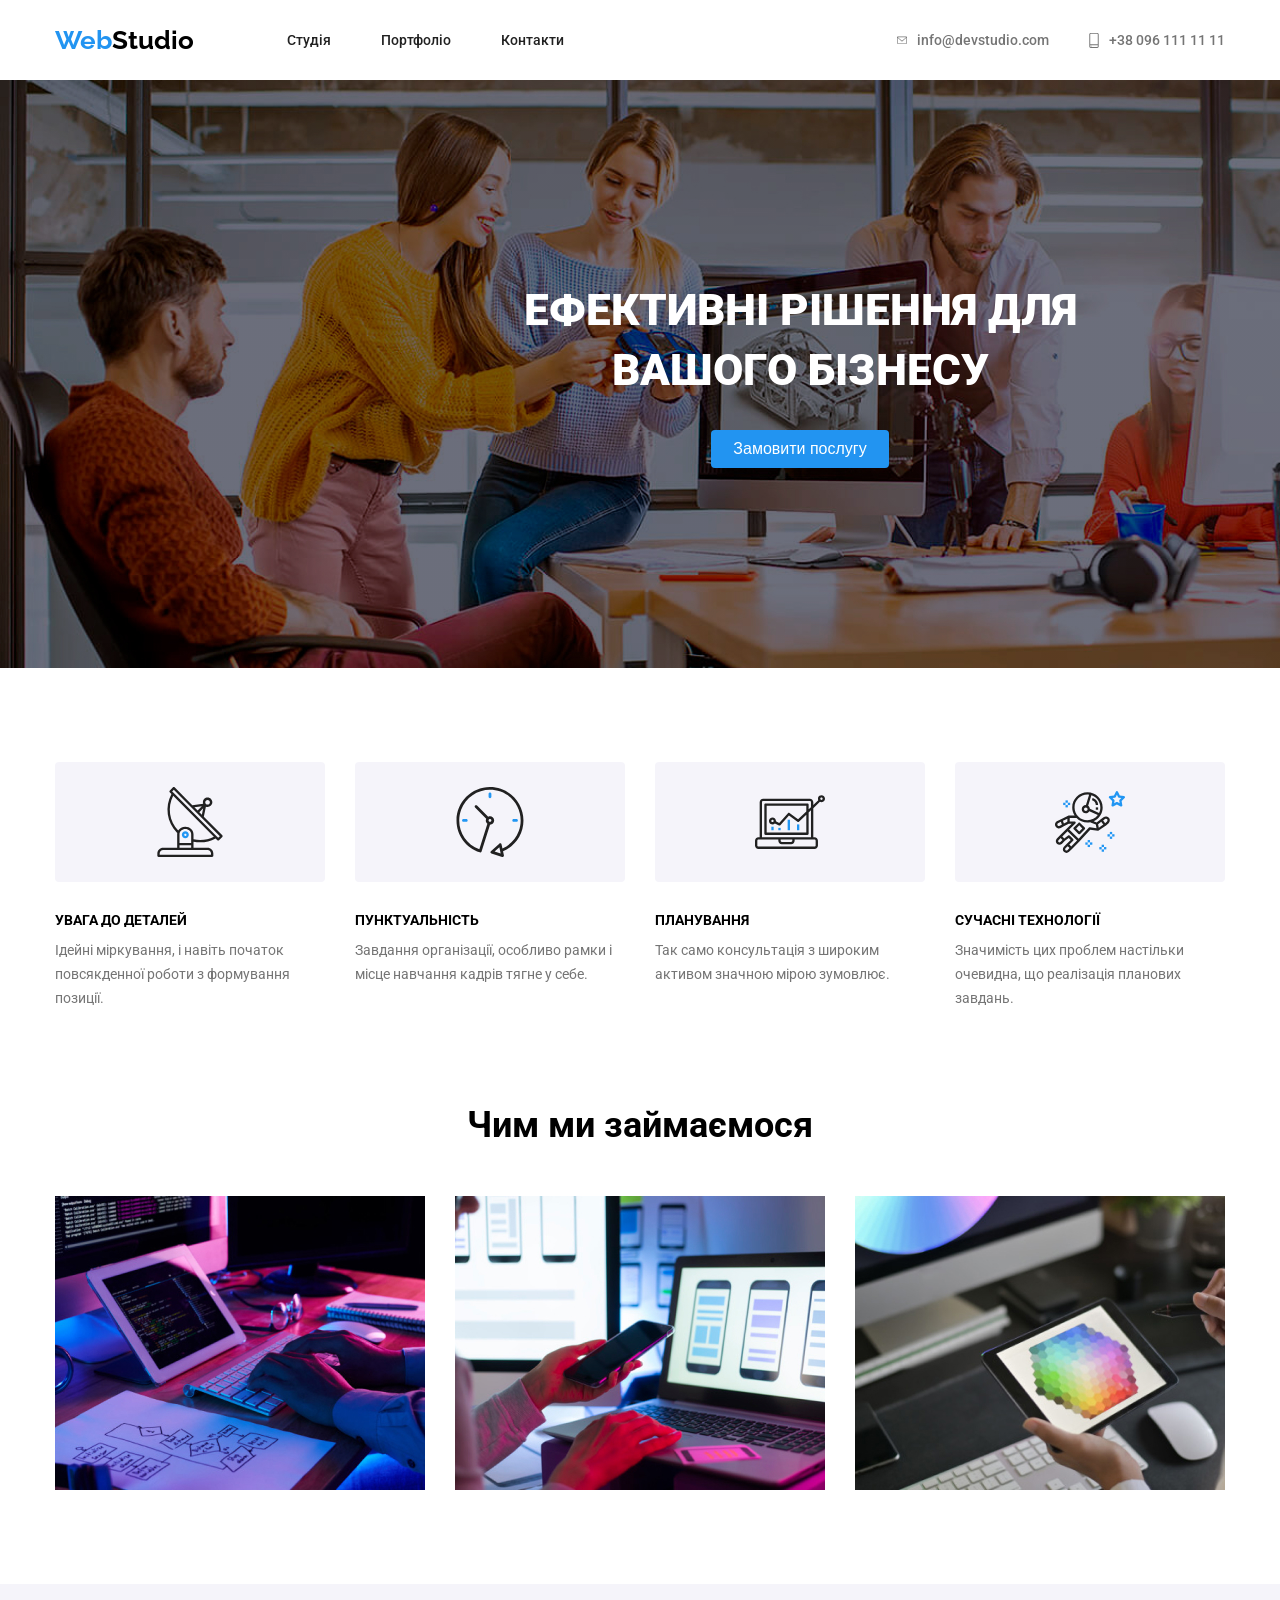
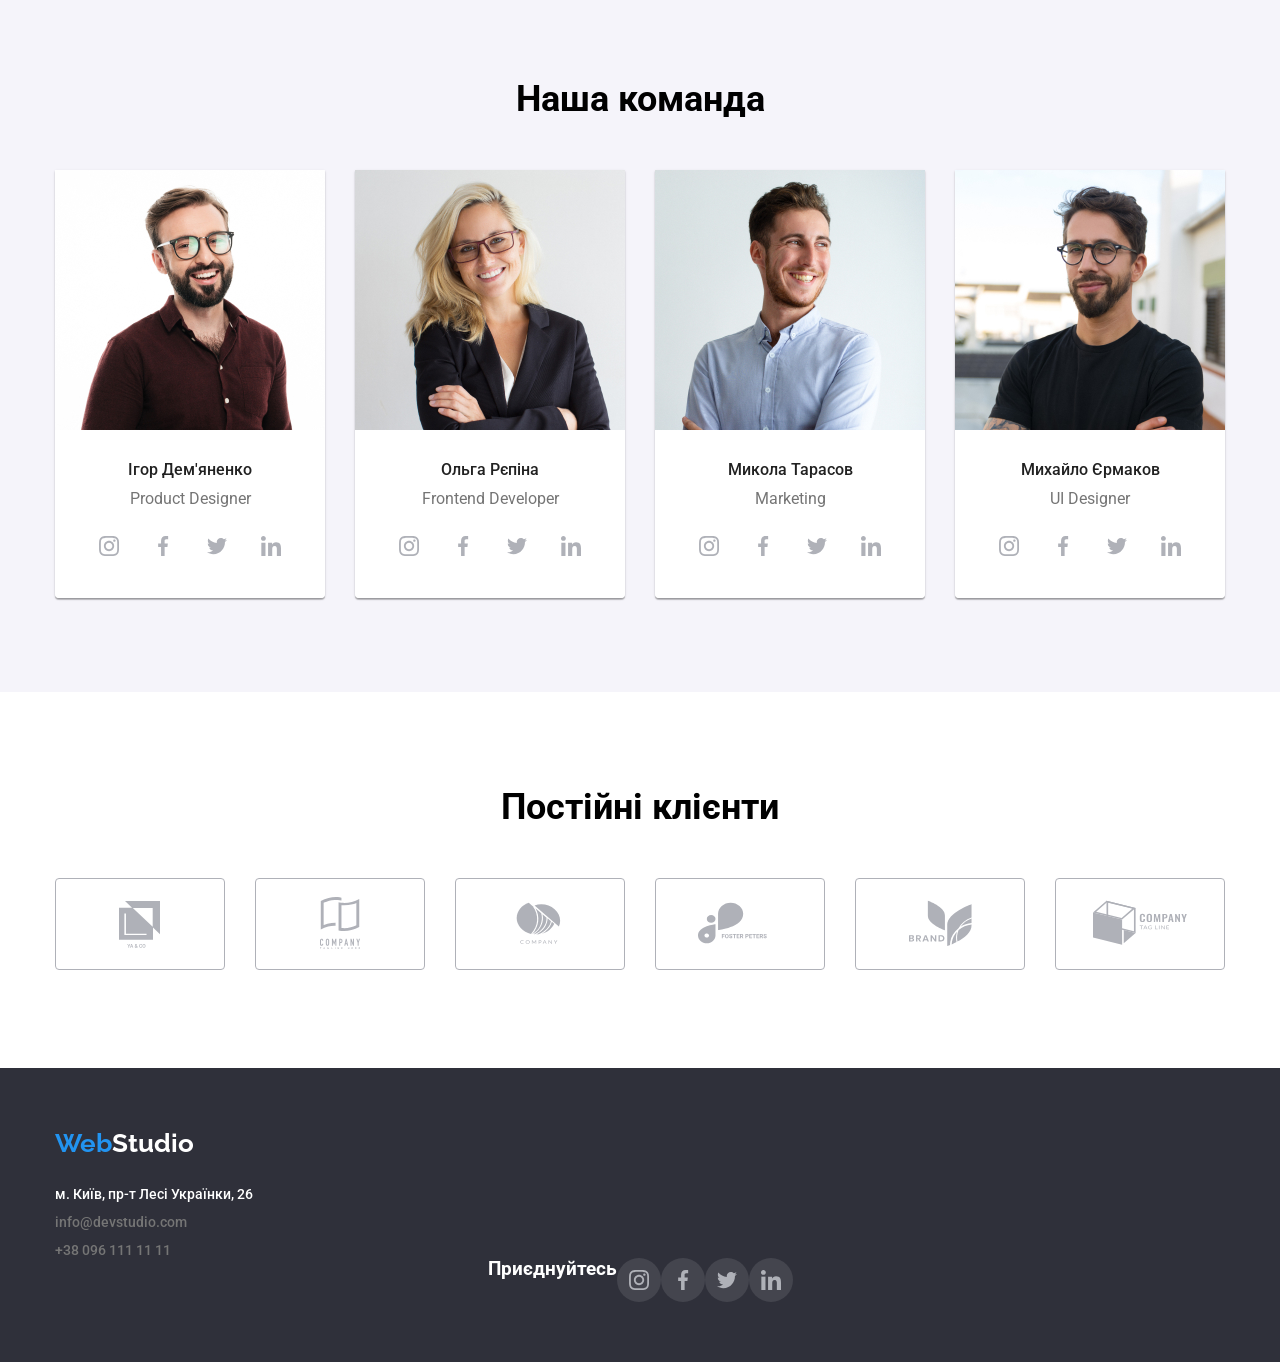
==== commit 7a26cd29: "add socials to the footer section" ====
--- a/index.html
+++ b/index.html
@@ -336,51 +336,51 @@
 
     <section class="clients">
       <div class="clients-container">
-      <h2 class="title">Постійні клієнти</h2>
-      <ul class="clients-list">
-        <li class="clients-item">
-          <a href="#" class="clients-link">
-            <svg class="clients-icon">
-              <use href="./images/sprite.svg#client1"></use>
-            </svg>
-          </a>
-        </li>
-        <li class="clients-item">
-          <a href="#" class="clients-link">
-            <svg class="clients-icon">
-              <use href="./images/sprite.svg#client2"></use>
-            </svg>
-          </a>
-        </li>
-        <li class="clients-item">
-          <a href="#" class="clients-link">
-            <svg class="clients-icon">
-              <use href="./images/sprite.svg#client3"></use>
-            </svg>
-          </a>
-        </li>
-        <li class="clients-item">
-          <a href="#" class="clients-link">
-            <svg class="clients-icon">
-              <use href="./images/sprite.svg#client4"></use>
-            </svg>
-          </a>
-        </li>
-        <li class="clients-item">
-          <a href="#" class="clients-link">
-            <svg class="clients-icon">
-              <use href="./images/sprite.svg#client5"></use>
-            </svg>
-          </a>
-        </li>
-        <li class="clients-item">
-          <a href="#" class="clients-link">
-            <svg class="clients-icon">
-              <use href="./images/sprite.svg#client6"></use>
-            </svg>
-          </a>
-        </li>
-      </ul>
+        <h2 class="title">Постійні клієнти</h2>
+        <ul class="clients-list">
+          <li class="clients-item">
+            <a href="#" class="clients-link">
+              <svg class="clients-icon">
+                <use href="./images/sprite.svg#client1"></use>
+              </svg>
+            </a>
+          </li>
+          <li class="clients-item">
+            <a href="#" class="clients-link">
+              <svg class="clients-icon">
+                <use href="./images/sprite.svg#client2"></use>
+              </svg>
+            </a>
+          </li>
+          <li class="clients-item">
+            <a href="#" class="clients-link">
+              <svg class="clients-icon">
+                <use href="./images/sprite.svg#client3"></use>
+              </svg>
+            </a>
+          </li>
+          <li class="clients-item">
+            <a href="#" class="clients-link">
+              <svg class="clients-icon">
+                <use href="./images/sprite.svg#client4"></use>
+              </svg>
+            </a>
+          </li>
+          <li class="clients-item">
+            <a href="#" class="clients-link">
+              <svg class="clients-icon">
+                <use href="./images/sprite.svg#client5"></use>
+              </svg>
+            </a>
+          </li>
+          <li class="clients-item">
+            <a href="#" class="clients-link">
+              <svg class="clients-icon">
+                <use href="./images/sprite.svg#client6"></use>
+              </svg>
+            </a>
+          </li>
+        </ul>
       </div>
     </section>
     <footer class="footer">
@@ -410,6 +410,39 @@
             +38 096 111 11 11
           </a>
         </address>
+        <div class="social footer-social">
+          <h3 class="social-footer-title">Приєднуйтесь</h3>
+          <ul class="social-list">
+            <li class="social-item">
+              <a href="" class="social-link">
+                <svg class="social-icon">
+                  <use href="./images/sprite.svg#instagram" />
+                </svg>
+              </a>
+            </li>
+            <li class="social-item">
+              <a href="" class="social-link">
+                <svg class="social-icon">
+                  <use href="./images/sprite.svg#facebook" />
+                </svg>
+              </a>
+            </li>
+            <li class="social-item">
+              <a href="" class="social-link">
+                <svg class="social-icon">
+                  <use href="./images/sprite.svg#twitter" />
+                </svg>
+              </a>
+            </li>
+            <li class="social-item">
+              <a href="" class="social-link">
+                <svg class="social-icon">
+                  <use href="./images/sprite.svg#linkedin" />
+                </svg>
+              </a>
+            </li>
+          </ul>
+        </div>
       </div>
     </footer>
   </body>
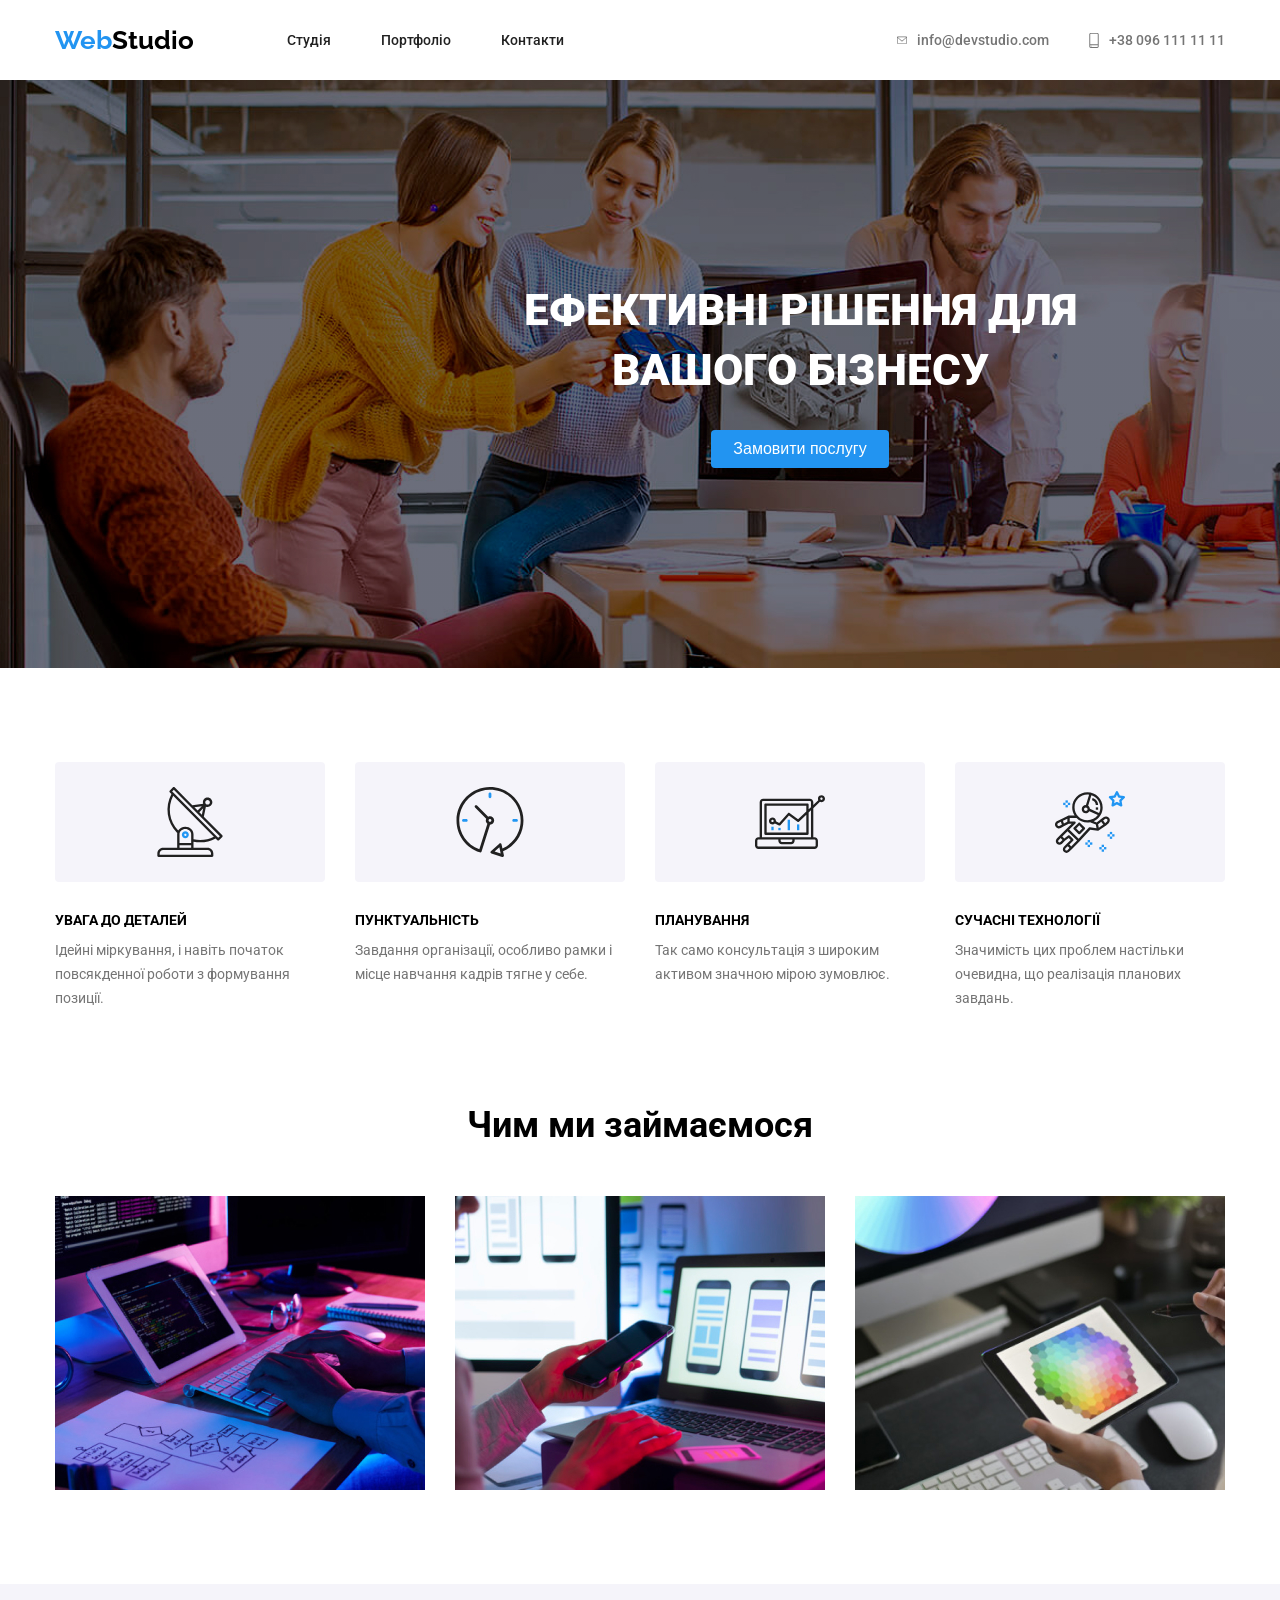
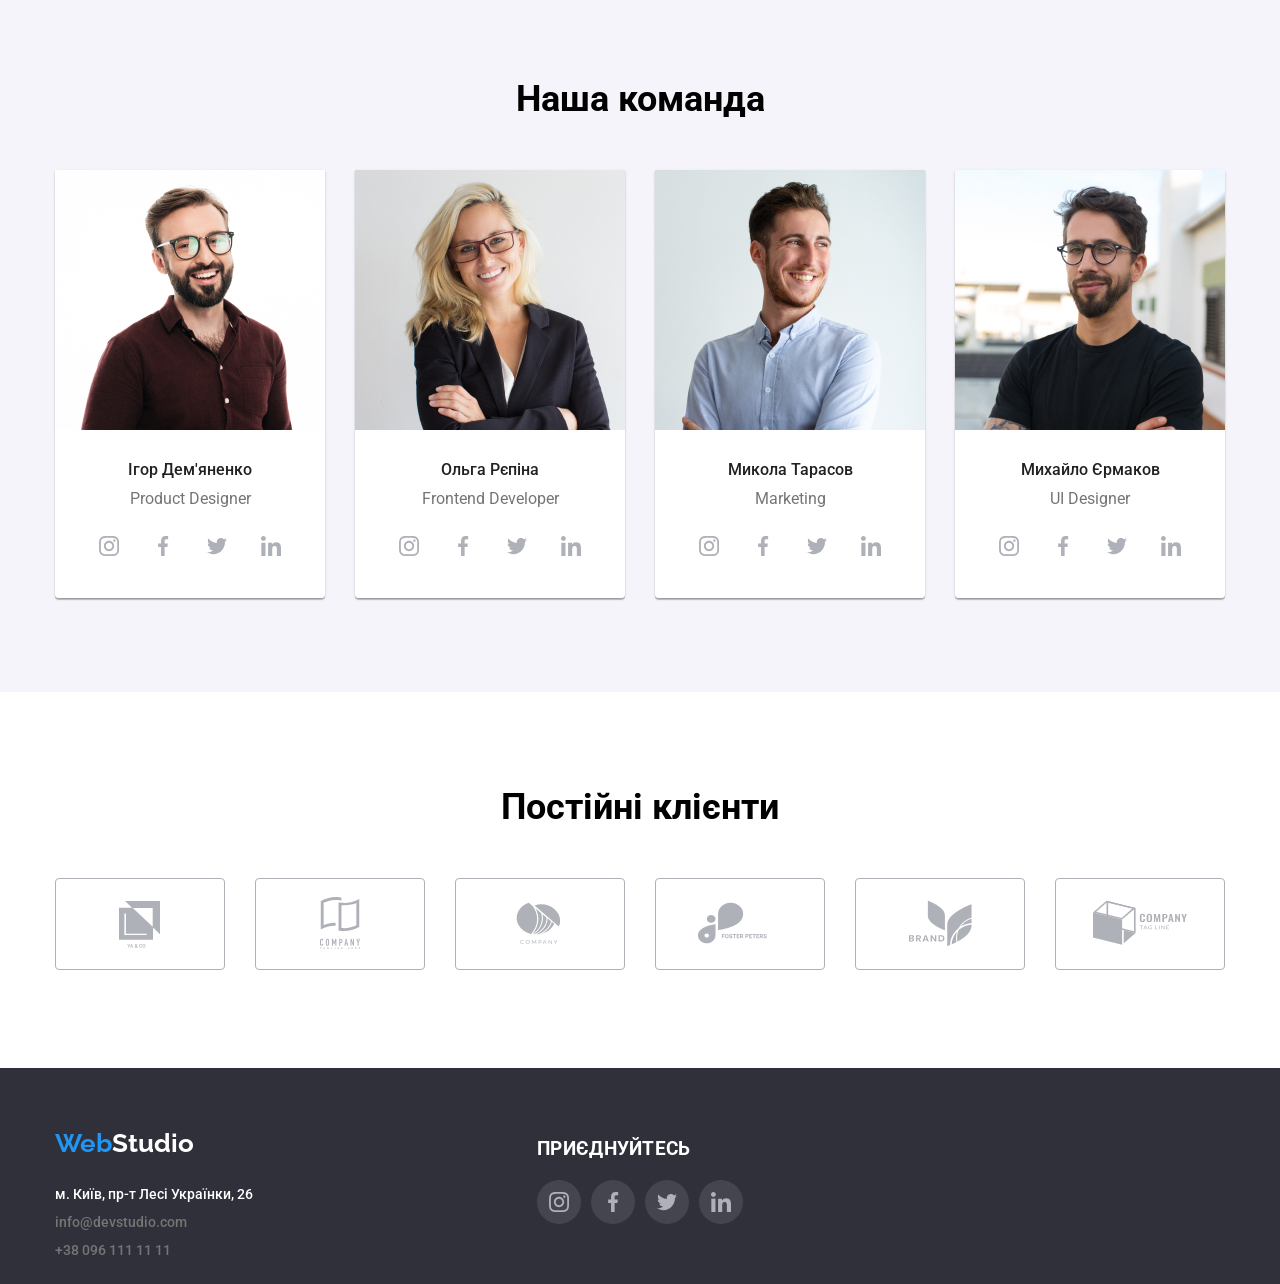
==== commit 7383fbb8: "fixed footer-social" ====
--- a/index.html
+++ b/index.html
@@ -411,7 +411,7 @@
           </a>
         </address>
         <div class="social footer-social">
-          <h3 class="social-footer-title">Приєднуйтесь</h3>
+          <h3 class="social-footer-title">ПРИЄДНУЙТЕСЬ</h3>
           <ul class="social-list">
             <li class="social-item">
               <a href="" class="social-link">
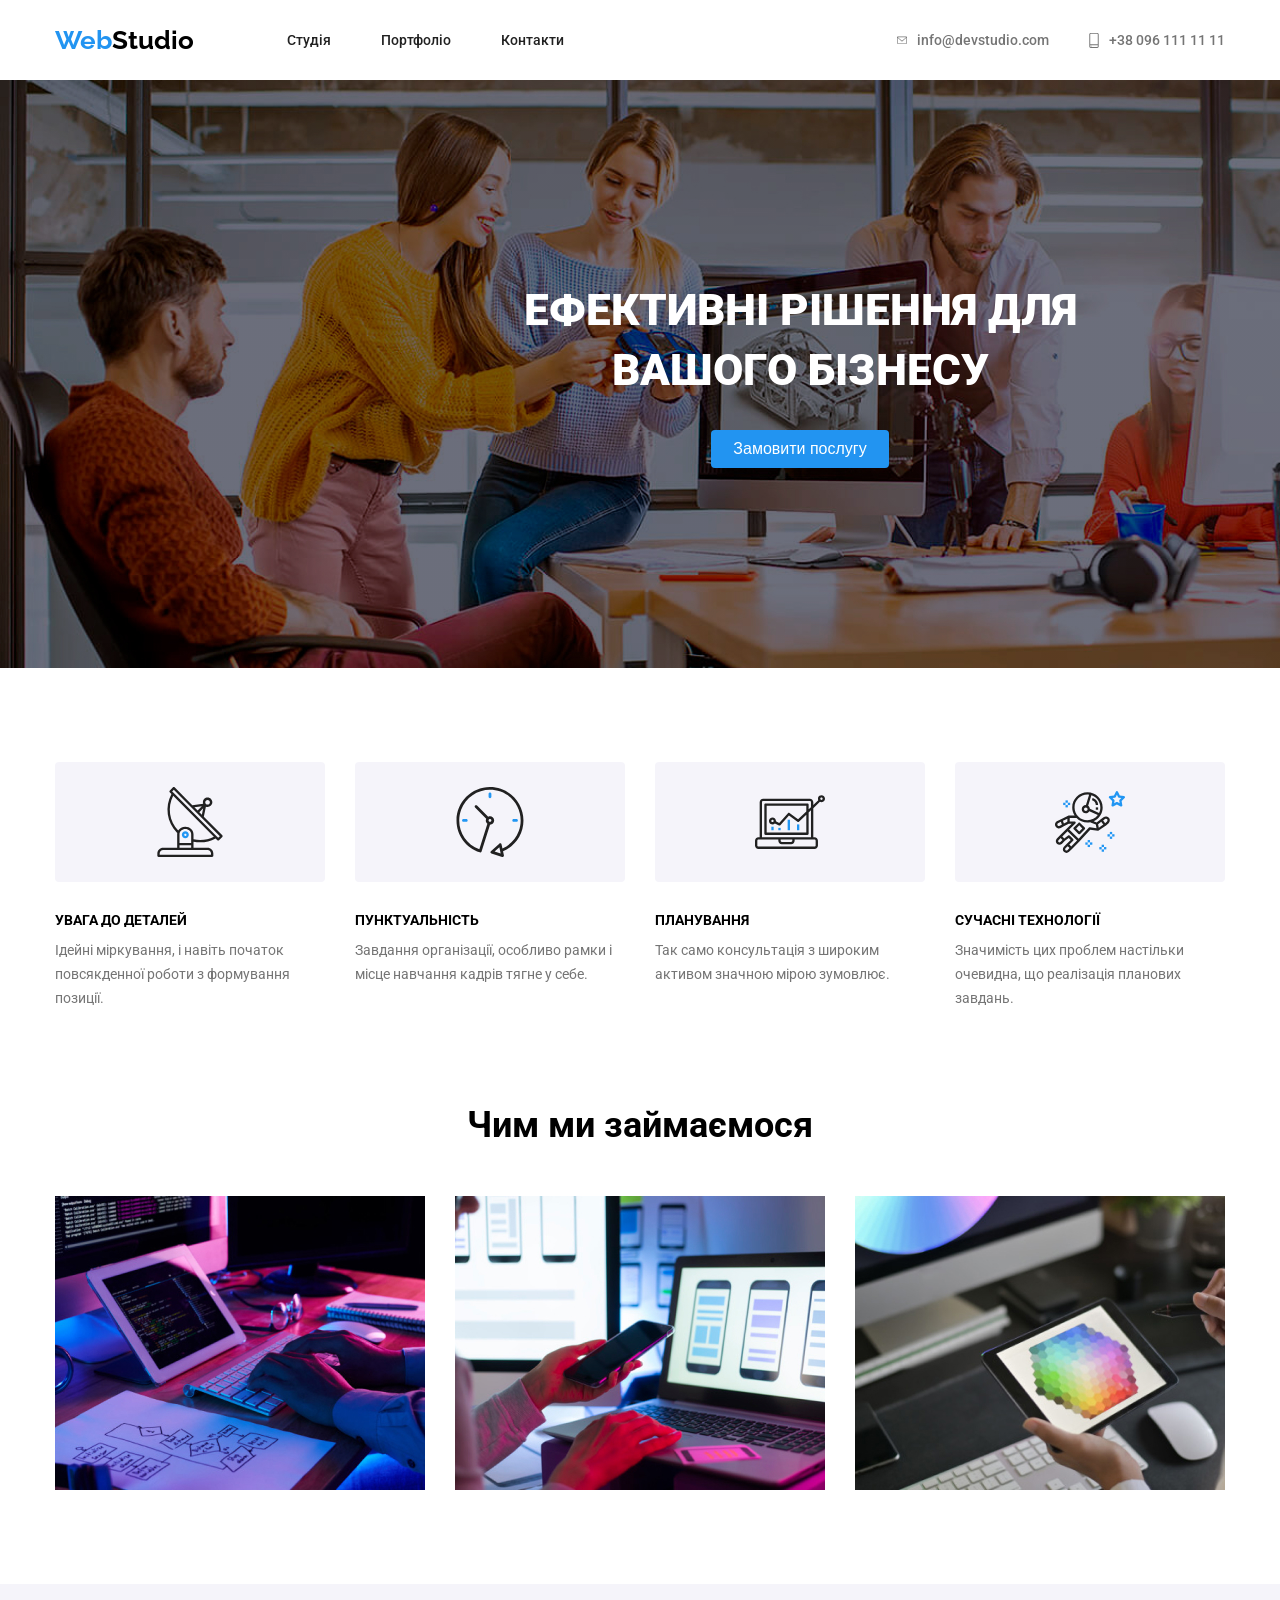
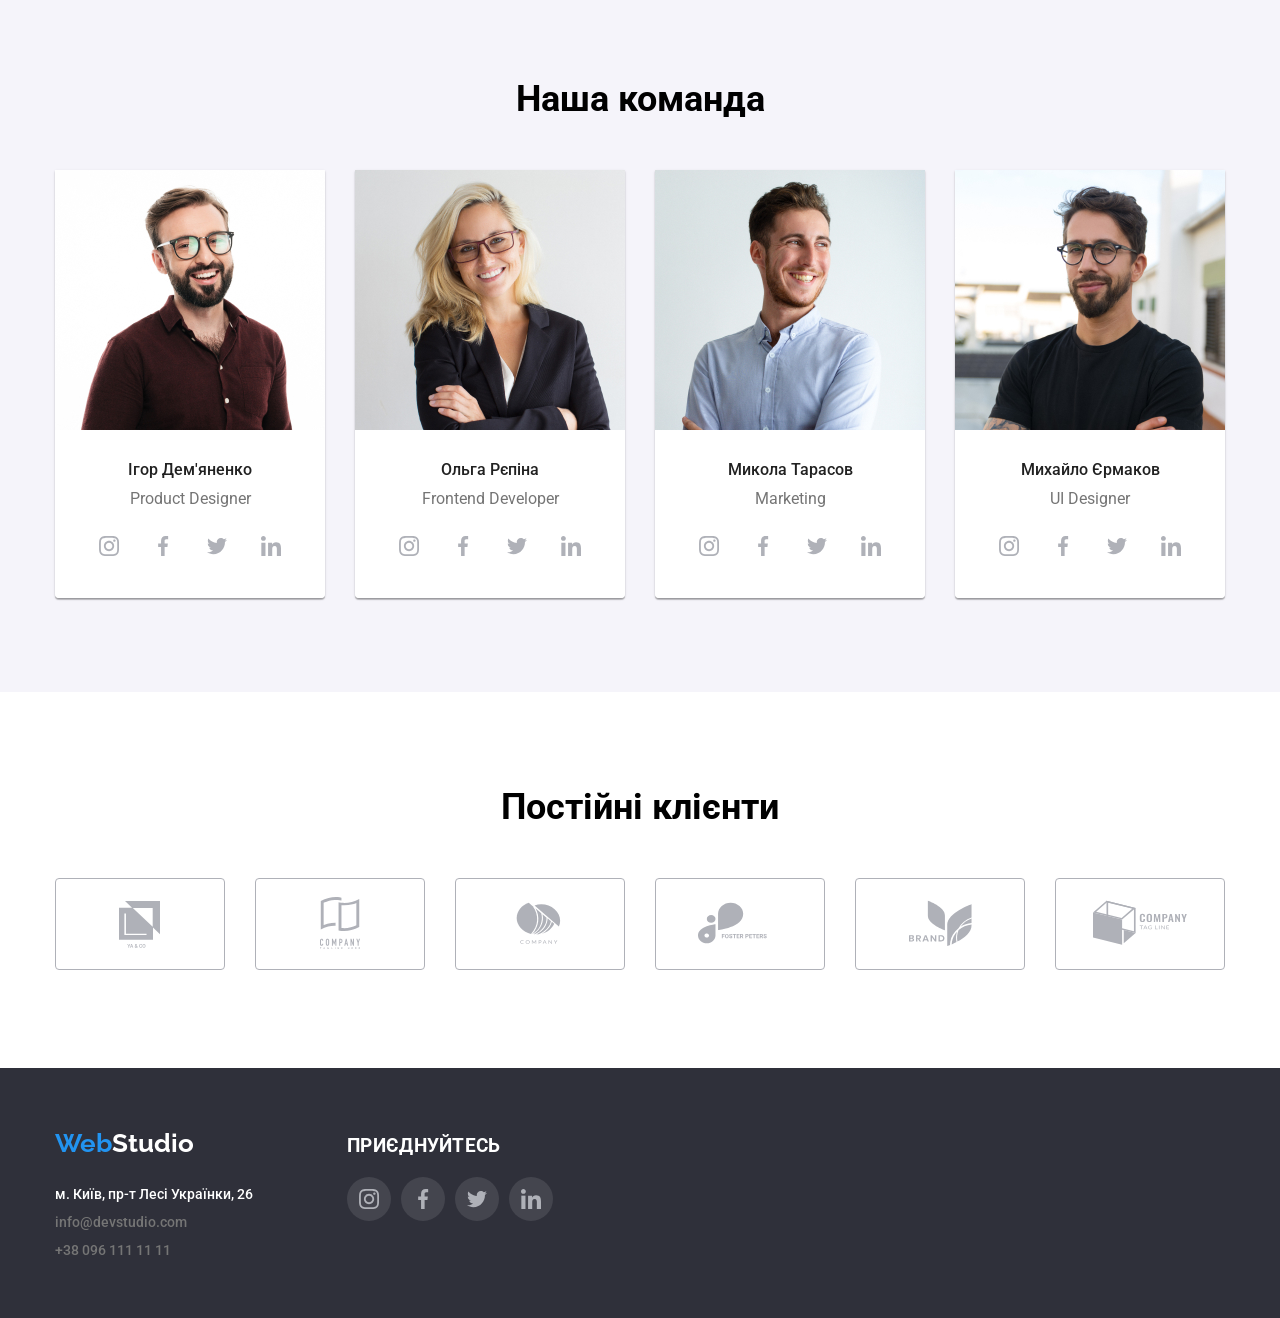
==== commit c5b379df: "complete hw4" ====
--- a/index.html
+++ b/index.html
@@ -385,63 +385,68 @@
     </section>
     <footer class="footer">
       <div class="container">
-        <a class="logo logo-footer" href="./index.html">
-          <span class="logo-blue">Web</span>Studio
-        </a>
-
-        <address class="contacts contacts-footer">
-          <a
-            class="contacts-link contacts-link-footer contacts-link-address"
-            href="https://maps.app.goo.gl/bBohn8ExhnBK9dGDA"
-            target="_blank"
-          >
-            м. Київ, пр-т Лесі Українки, 26
-          </a>
-          <a
-            class="contacts-link contacts-link-footer"
-            href="mailto:info@devstudio.com"
-          >
-            info@devstudio.com
-          </a>
-          <a
-            class="contacts-link contacts-link-footer"
-            href="tel:+380961111111"
-          >
-            +38 096 111 11 11
-          </a>
-        </address>
-        <div class="social footer-social">
-          <h3 class="social-footer-title">ПРИЄДНУЙТЕСЬ</h3>
-          <ul class="social-list">
-            <li class="social-item">
-              <a href="" class="social-link">
-                <svg class="social-icon">
-                  <use href="./images/sprite.svg#instagram" />
-                </svg>
+        <div class="footer-flex-container">
+          <div class="footer-contacts">
+            <a class="logo logo-footer" href="./index.html">
+              <span class="logo-blue">Web</span>Studio
+            </a>
+
+            <address class="contacts contacts-footer">
+              <a
+                class="contacts-link contacts-link-footer contacts-link-address"
+                href="https://maps.app.goo.gl/bBohn8ExhnBK9dGDA"
+                target="_blank"
+              >
+                м. Київ, пр-т Лесі Українки, 26
               </a>
-            </li>
-            <li class="social-item">
-              <a href="" class="social-link">
-                <svg class="social-icon">
-                  <use href="./images/sprite.svg#facebook" />
-                </svg>
+              <a
+                class="contacts-link contacts-link-footer"
+                href="mailto:info@devstudio.com"
+              >
+                info@devstudio.com
               </a>
-            </li>
-            <li class="social-item">
-              <a href="" class="social-link">
-                <svg class="social-icon">
-                  <use href="./images/sprite.svg#twitter" />
-                </svg>
+              <address
+                class="contacts-link contacts-link-footer"
+                href="tel:+380961111111"
+              >
+                +38 096 111 11 11
               </a>
-            </li>
-            <li class="social-item">
-              <a href="" class="social-link">
-                <svg class="social-icon">
-                  <use href="./images/sprite.svg#linkedin" />
-                </svg>
-              </a>
-            </li>
-          </ul>
+            </address>
+          </div>
+
+          <div class="social footer-social">
+            <h3 class="social-footer-title">ПРИЄДНУЙТЕСЬ</h3>
+            <ul class="social-list">
+              <li class="social-item">
+                <a href="" class="social-link">
+                  <svg class="social-icon">
+                    <use href="./images/sprite.svg#instagram" />
+                  </svg>
+                </a>
+              </li>
+              <li class="social-item">
+                <a href="" class="social-link">
+                  <svg class="social-icon">
+                    <use href="./images/sprite.svg#facebook" />
+                  </svg>
+                </a>
+              </li>
+              <li class="social-item">
+                <a href="" class="social-link">
+                  <svg class="social-icon">
+                    <use href="./images/sprite.svg#twitter" />
+                  </svg>
+                </a>
+              </li>
+              <li class="social-item">
+                <a href="" class="social-link">
+                  <svg class="social-icon">
+                    <use href="./images/sprite.svg#linkedin" />
+                  </svg>
+                </a>
+              </li>
+            </ul>
+          </div>
         </div>
       </div>
     </footer>
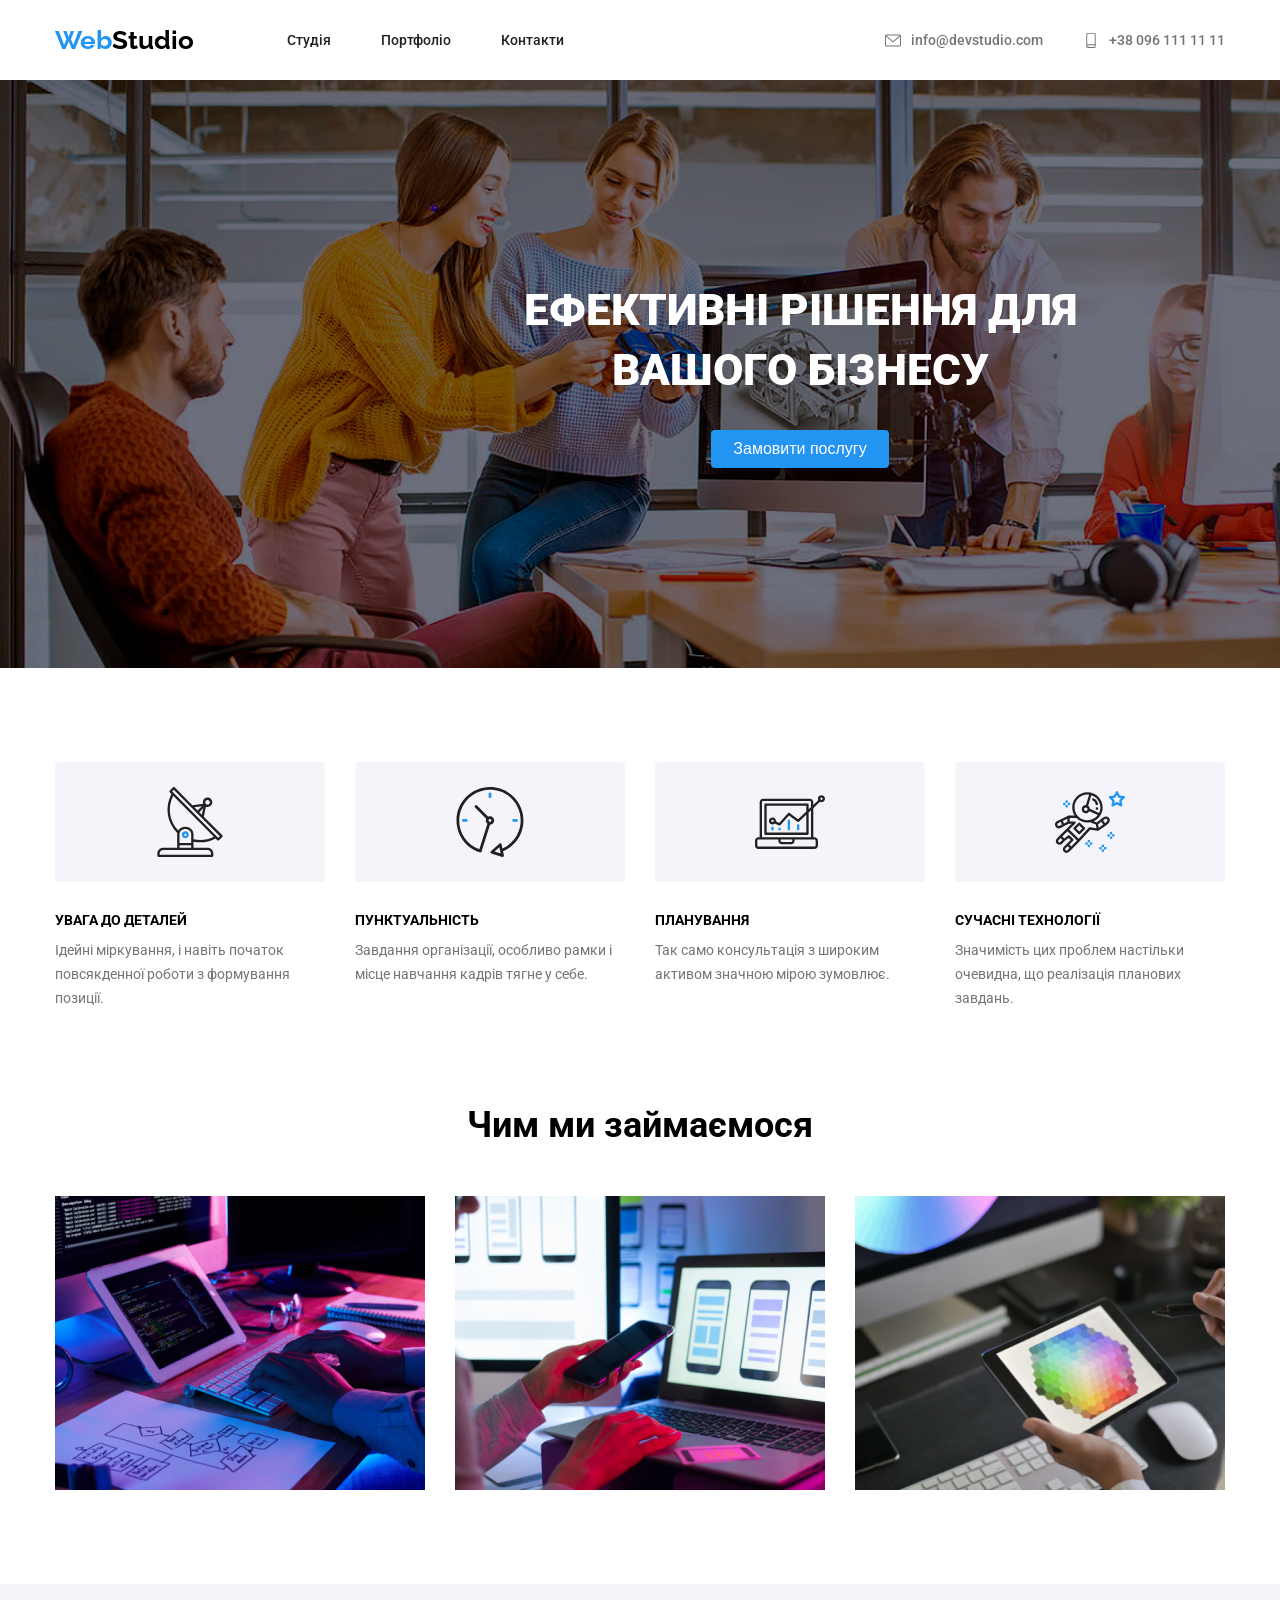
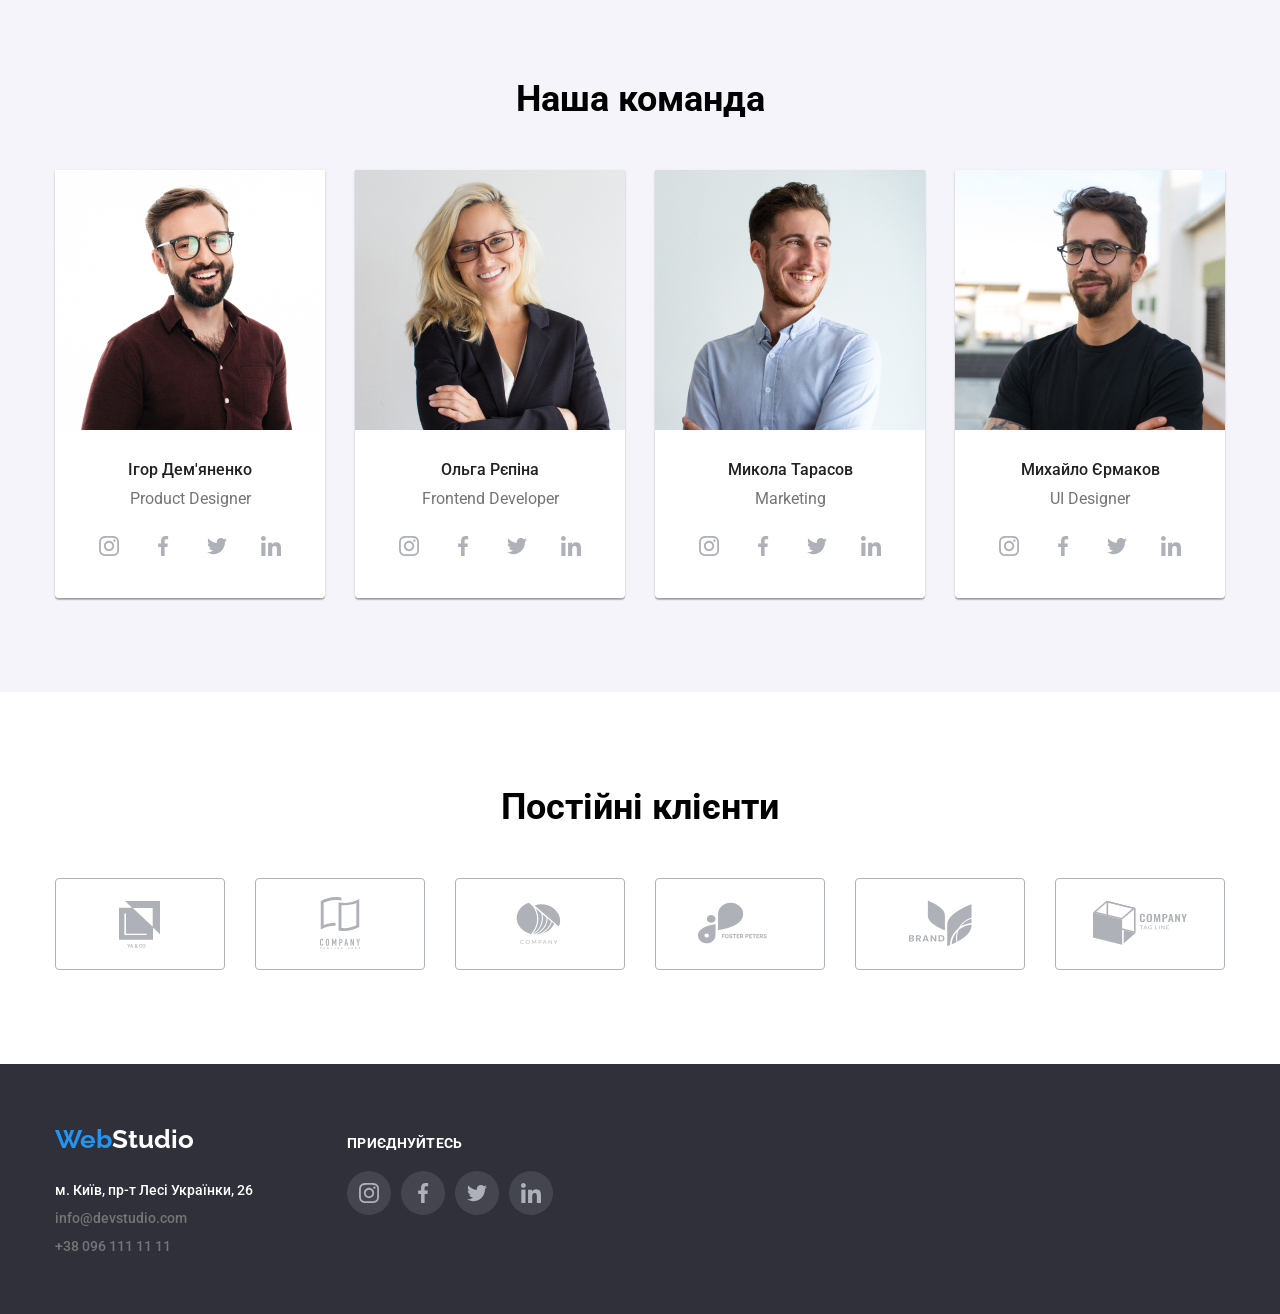
==== commit 322b1599: "fixed mail svg, client section" ====
--- a/index.html
+++ b/index.html
@@ -415,7 +415,7 @@
           </div>
 
           <div class="social footer-social">
-            <h3 class="social-footer-title">ПРИЄДНУЙТЕСЬ</h3>
+            <h3 class="social-title">ПРИЄДНУЙТЕСЬ</h3>
             <ul class="social-list">
               <li class="social-item">
                 <a href="" class="social-link">
